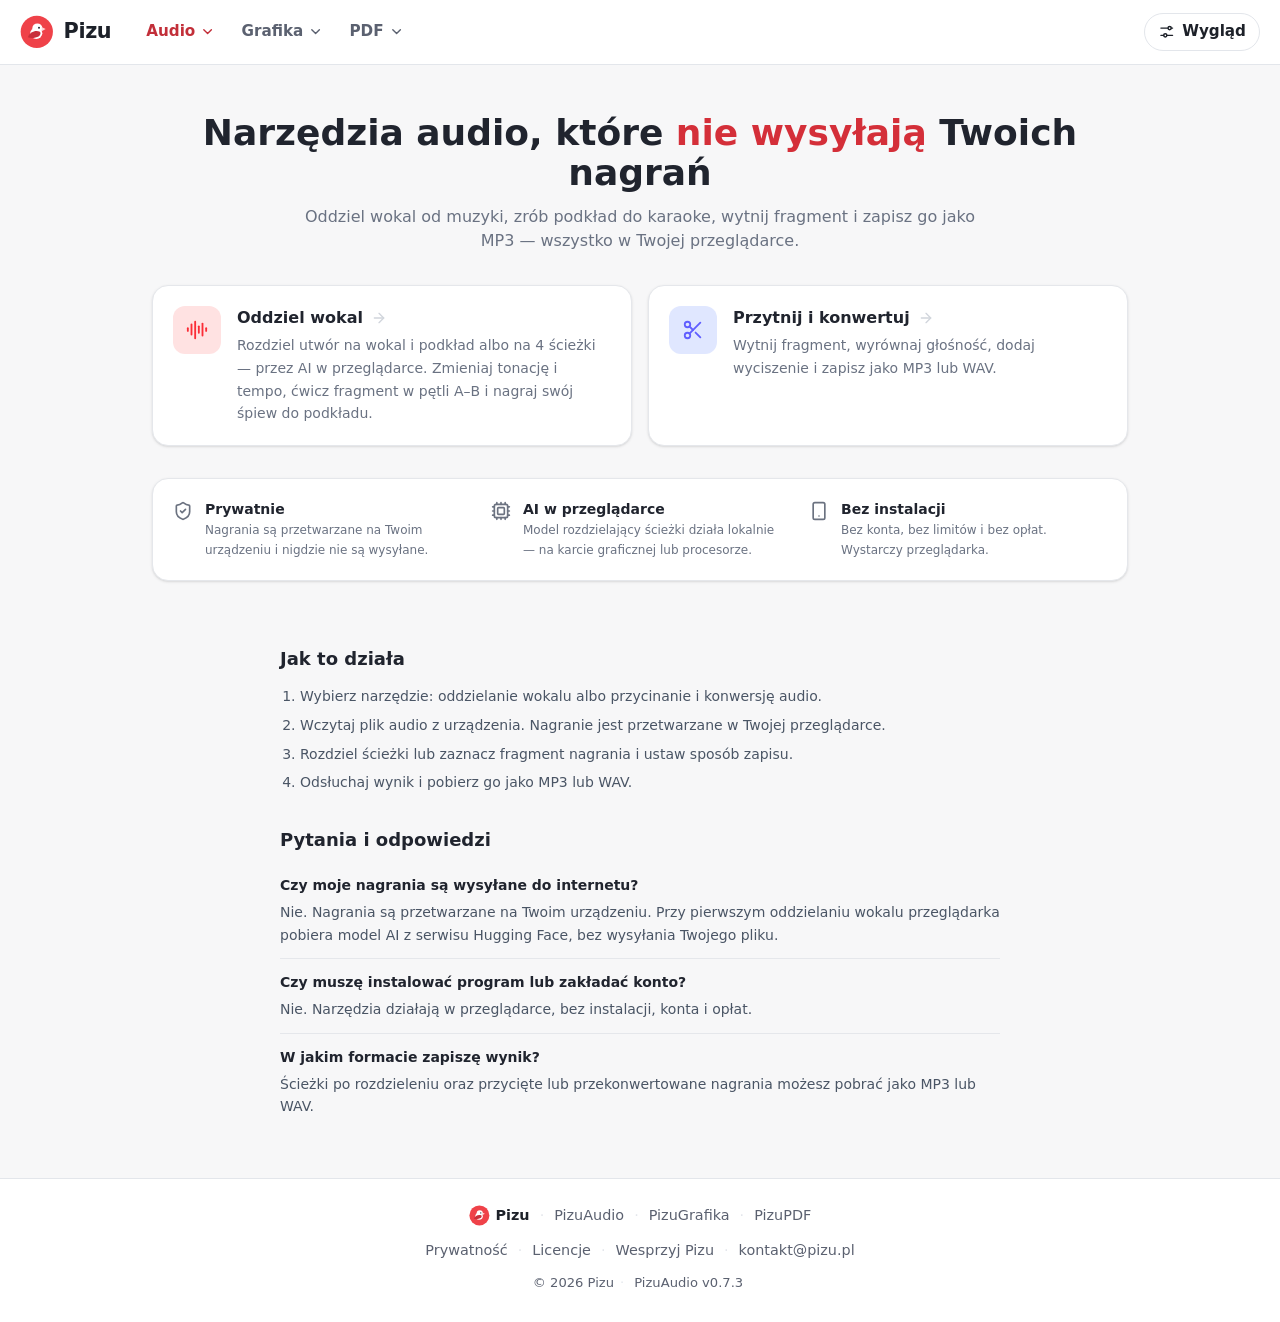
==== index.html @ 80694b1b "Wdrożenie 0.7.3 (2026-10-23 07:40) Źródło: pizu-audio daf55ec" ====
<!DOCTYPE html>
<html lang="pl">
  <head>
    <meta charset="UTF-8" />
    <!-- every address (/, /oddziel-wokal/, …) loads files from the site root — see lib/routes.ts -->
    <base href="/" />
    <meta name="viewport" content="width=device-width, initial-scale=1.0" />
    <meta
      http-equiv="Content-Security-Policy"
      content="default-src 'self'; script-src 'self' 'wasm-unsafe-eval'; style-src 'self' 'unsafe-inline'; img-src 'self' data: blob:; media-src 'self' blob:; font-src 'self' data:; worker-src 'self' blob:; connect-src 'self' https://huggingface.co https://*.hf.co; base-uri 'self'; form-action 'none'"
    />
    <meta name="description" content="PizuAudio — darmowe narzędzia audio działające w całości w Twojej przeglądarce. Oddziel wokal od muzyki, przytnij i przekonwertuj nagranie bez wysyłania go na serwer." />
    <link rel="canonical" href="https://audio.pizu.pl/" />
    <!-- link previews: scripts/tool-pages.mjs sets og:title, og:description and og:url for every tool page;
         the image is shared (pizu-pl: scripts/og-image-tool.html → node scripts/og-image.mjs) -->
    <meta property="og:title" content="PizuAudio — darmowe narzędzia audio w przeglądarce" />
    <meta property="og:description" content="PizuAudio — darmowe narzędzia audio działające w całości w Twojej przeglądarce. Oddziel wokal od muzyki, przytnij i przekonwertuj nagranie bez wysyłania go na serwer." />
    <meta property="og:type" content="website" />
    <meta property="og:url" content="https://audio.pizu.pl/" />
    <meta property="og:site_name" content="PizuAudio" />
    <meta property="og:locale" content="pl_PL" />
    <meta property="og:image" content="https://audio.pizu.pl/og-image.png" />
    <meta property="og:image:type" content="image/png" />
    <meta property="og:image:width" content="1200" />
    <meta property="og:image:height" content="630" />
    <meta property="og:image:alt" content="Ptak Pizu i napis: PizuAudio — narzędzia, które nie wysyłają Twoich plików. Oddziel wokal, przytnij, MP3 i WAV." />
    <meta name="twitter:card" content="summary_large_image" />
    <link rel="icon" type="image/png" href="./favicon.png" />
    <!-- applies saved theme / contrast / text size before the first paint -->
    <script src="./settings-init.js"></script>
    <title>PizuAudio — darmowe narzędzia audio w przeglądarce</title>
    <script type="module" crossorigin src="./assets/index-DlDns-Rc.js"></script>
    <link rel="stylesheet" crossorigin href="./assets/index-CLiriAs9.css">
  </head>
  <body>
    <div id="root"><!-- pizu:static-content -->
    <div class="flex flex-col min-h-screen">
      <pizu-header site="audio" tool="" settings=""></pizu-header>
      <main id="main" tabindex="-1" class="flex-1 focus:outline-none">
        <div class="max-w-5xl mx-auto px-4 md:px-6 py-8 md:py-12 space-y-8">
        <div class="text-center space-y-3">
          <h1 class="text-3xl md:text-4xl font-bold text-ink">Narzędzia audio, które <span class="text-brand">nie wysyłają</span> Twoich nagrań</h1>
          <p class="text-gray-500 max-w-2xl mx-auto">Oddziel wokal od muzyki, zrób podkład do karaoke, wytnij fragment i zapisz go jako MP3 — wszystko w Twojej przeglądarce.</p>
        </div>
        <div class="grid gap-4 md:grid-cols-2">
          <a href="/oddziel-wokal/" class="group block text-left cursor-pointer bg-white rounded-2xl border border-gray-200 shadow-sm p-5 hover:border-red-200 hover:shadow-md transition-all">
            <div class="flex items-start gap-4">
              <div class="w-12 h-12 bg-red-100 text-red-500 rounded-xl flex items-center justify-center shrink-0"><svg xmlns="http://www.w3.org/2000/svg" width="22" height="22" viewBox="0 0 24 24" fill="none" stroke="currentColor" stroke-width="2" stroke-linecap="round" stroke-linejoin="round" class="lucide lucide-audio-lines" aria-hidden="true"><path d="M2 10v3"></path><path d="M6 6v11"></path><path d="M10 3v18"></path><path d="M14 8v7"></path><path d="M18 5v13"></path><path d="M22 10v3"></path></svg></div>
              <div class="min-w-0 flex-1">
                <p class="text-base font-bold text-ink flex items-center gap-2">Oddziel wokal<svg xmlns="http://www.w3.org/2000/svg" width="16" height="16" viewBox="0 0 24 24" fill="none" stroke="currentColor" stroke-width="2" stroke-linecap="round" stroke-linejoin="round" class="lucide lucide-arrow-right text-gray-300 group-hover:text-brand transition-colors" aria-hidden="true"><path d="M5 12h14"></path><path d="m12 5 7 7-7 7"></path></svg></p>
                <p class="text-sm text-gray-500 mt-1 leading-relaxed">Rozdziel utwór na wokal i podkład albo na 4 ścieżki — przez AI w przeglądarce. Zmieniaj tonację i tempo, ćwicz fragment w pętli A–B i nagraj swój śpiew do podkładu.</p>
              </div>
            </div>
          </a>
          <a href="/przytnij-mp3/" class="group block text-left cursor-pointer bg-white rounded-2xl border border-gray-200 shadow-sm p-5 hover:border-red-200 hover:shadow-md transition-all">
            <div class="flex items-start gap-4">
              <div class="w-12 h-12 bg-indigo-100 text-indigo-500 rounded-xl flex items-center justify-center shrink-0"><svg xmlns="http://www.w3.org/2000/svg" width="22" height="22" viewBox="0 0 24 24" fill="none" stroke="currentColor" stroke-width="2" stroke-linecap="round" stroke-linejoin="round" class="lucide lucide-scissors" aria-hidden="true"><circle cx="6" cy="6" r="3"></circle><path d="M8.12 8.12 12 12"></path><path d="M20 4 8.12 15.88"></path><circle cx="6" cy="18" r="3"></circle><path d="M14.8 14.8 20 20"></path></svg></div>
              <div class="min-w-0 flex-1">
                <p class="text-base font-bold text-ink flex items-center gap-2">Przytnij i konwertuj<svg xmlns="http://www.w3.org/2000/svg" width="16" height="16" viewBox="0 0 24 24" fill="none" stroke="currentColor" stroke-width="2" stroke-linecap="round" stroke-linejoin="round" class="lucide lucide-arrow-right text-gray-300 group-hover:text-brand transition-colors" aria-hidden="true"><path d="M5 12h14"></path><path d="m12 5 7 7-7 7"></path></svg></p>
                <p class="text-sm text-gray-500 mt-1 leading-relaxed">Wytnij fragment, wyrównaj głośność, dodaj wyciszenie i zapisz jako MP3 lub WAV.</p>
              </div>
            </div>
          </a>
        </div>
        <div class="bg-white rounded-2xl border border-gray-200 shadow-sm p-5 grid gap-5 md:grid-cols-3">
          <div class="flex gap-3"><svg xmlns="http://www.w3.org/2000/svg" width="20" height="20" viewBox="0 0 24 24" fill="none" stroke="currentColor" stroke-width="2" stroke-linecap="round" stroke-linejoin="round" class="lucide lucide-shield-check text-gray-400 shrink-0 mt-0.5" aria-hidden="true"><path d="M20 13c0 5-3.5 7.5-7.66 8.95a1 1 0 0 1-.67-.01C7.5 20.5 4 18 4 13V6a1 1 0 0 1 1-1c2 0 4.5-1.2 6.24-2.72a1.17 1.17 0 0 1 1.52 0C14.51 3.81 17 5 19 5a1 1 0 0 1 1 1z"></path><path d="m9 12 2 2 4-4"></path></svg><div><p class="text-sm font-semibold text-ink">Prywatnie</p><p class="text-xs text-gray-500 mt-0.5 leading-relaxed">Nagrania są przetwarzane na Twoim urządzeniu i nigdzie nie są wysyłane.</p></div></div>
          <div class="flex gap-3"><svg xmlns="http://www.w3.org/2000/svg" width="20" height="20" viewBox="0 0 24 24" fill="none" stroke="currentColor" stroke-width="2" stroke-linecap="round" stroke-linejoin="round" class="lucide lucide-cpu text-gray-400 shrink-0 mt-0.5" aria-hidden="true"><path d="M12 20v2"></path><path d="M12 2v2"></path><path d="M17 20v2"></path><path d="M17 2v2"></path><path d="M2 12h2"></path><path d="M2 17h2"></path><path d="M2 7h2"></path><path d="M20 12h2"></path><path d="M20 17h2"></path><path d="M20 7h2"></path><path d="M7 20v2"></path><path d="M7 2v2"></path><rect x="4" y="4" width="16" height="16" rx="2"></rect><rect x="8" y="8" width="8" height="8" rx="1"></rect></svg><div><p class="text-sm font-semibold text-ink">AI w przeglądarce</p><p class="text-xs text-gray-500 mt-0.5 leading-relaxed">Model rozdzielający ścieżki działa lokalnie — na karcie graficznej lub procesorze.</p></div></div>
          <div class="flex gap-3"><svg xmlns="http://www.w3.org/2000/svg" width="20" height="20" viewBox="0 0 24 24" fill="none" stroke="currentColor" stroke-width="2" stroke-linecap="round" stroke-linejoin="round" class="lucide lucide-smartphone text-gray-400 shrink-0 mt-0.5" aria-hidden="true"><rect width="14" height="20" x="5" y="2" rx="2" ry="2"></rect><path d="M12 18h.01"></path></svg><div><p class="text-sm font-semibold text-ink">Bez instalacji</p><p class="text-xs text-gray-500 mt-0.5 leading-relaxed">Bez konta, bez limitów i bez opłat. Wystarczy przeglądarka.</p></div></div>
        </div>
      </div>
        <section aria-labelledby="info-home" class="max-w-3xl mx-auto px-4 sm:px-6 pt-4 pb-12 text-sm text-gray-600 leading-relaxed">
        <h2 id="info-home" class="text-lg font-bold text-ink">Jak to działa</h2>
        
        <ol class="mt-3 space-y-1.5 list-decimal pl-5">
          <li>Wybierz narzędzie: oddzielanie wokalu albo przycinanie i konwersję audio.</li>
          <li>Wczytaj plik audio z urządzenia. Nagranie jest przetwarzane w Twojej przeglądarce.</li>
          <li>Rozdziel ścieżki lub zaznacz fragment nagrania i ustaw sposób zapisu.</li>
          <li>Odsłuchaj wynik i pobierz go jako MP3 lub WAV.</li>
        </ol>
        <h2 class="mt-8 text-lg font-bold text-ink">Pytania i odpowiedzi</h2>
        <dl class="mt-2 divide-y divide-gray-200">
          <div class="py-3"><dt class="font-semibold text-ink">Czy moje nagrania są wysyłane do internetu?</dt><dd class="mt-1">Nie. Nagrania są przetwarzane na Twoim urządzeniu. Przy pierwszym oddzielaniu wokalu przeglądarka pobiera model AI z serwisu Hugging Face, bez wysyłania Twojego pliku.</dd></div>
          <div class="py-3"><dt class="font-semibold text-ink">Czy muszę instalować program lub zakładać konto?</dt><dd class="mt-1">Nie. Narzędzia działają w przeglądarce, bez instalacji, konta i opłat.</dd></div>
          <div class="py-3"><dt class="font-semibold text-ink">W jakim formacie zapiszę wynik?</dt><dd class="mt-1">Ścieżki po rozdzieleniu oraz przycięte lub przekonwertowane nagrania możesz pobrać jako MP3 lub WAV.</dd></div>
        </dl>
      </section>
      </main>
      <pizu-footer product="PizuAudio"></pizu-footer>
    </div>
    <!-- /pizu:static-content --></div>
  </body>
</html>
---- assets/index-CLiriAs9.css ----
/*! tailwindcss v4.3.3 | MIT License | https://tailwindcss.com */
@layer properties{@supports (((-webkit-hyphens:none)) and (not (margin-trim:inline))) or ((-moz-orient:inline) and (not (color:rgb(from red r g b)))){*,:before,:after,::backdrop{--tw-translate-x:0;--tw-translate-y:0;--tw-translate-z:0;--tw-scale-x:1;--tw-scale-y:1;--tw-scale-z:1;--tw-rotate-x:initial;--tw-rotate-y:initial;--tw-rotate-z:initial;--tw-skew-x:initial;--tw-skew-y:initial;--tw-space-y-reverse:0;--tw-divide-y-reverse:0;--tw-border-style:solid;--tw-leading:initial;--tw-font-weight:initial;--tw-ordinal:initial;--tw-slashed-zero:initial;--tw-numeric-figure:initial;--tw-numeric-spacing:initial;--tw-numeric-fraction:initial;--tw-shadow:0 0 #0000;--tw-shadow-color:initial;--tw-shadow-alpha:100%;--tw-inset-shadow:0 0 #0000;--tw-inset-shadow-color:initial;--tw-inset-shadow-alpha:100%;--tw-ring-color:initial;--tw-ring-shadow:0 0 #0000;--tw-inset-ring-color:initial;--tw-inset-ring-shadow:0 0 #0000;--tw-ring-inset:initial;--tw-ring-offset-width:0px;--tw-ring-offset-color:#fff;--tw-ring-offset-shadow:0 0 #0000;--tw-blur:initial;--tw-brightness:initial;--tw-contrast:initial;--tw-grayscale:initial;--tw-hue-rotate:initial;--tw-invert:initial;--tw-opacity:initial;--tw-saturate:initial;--tw-sepia:initial;--tw-drop-shadow:initial;--tw-drop-shadow-color:initial;--tw-drop-shadow-alpha:100%;--tw-drop-shadow-size:initial;--tw-duration:initial}}}@layer theme{:root,:host{--font-sans:-apple-system, BlinkMacSystemFont, "Segoe UI", Roboto, "Helvetica Neue", "Noto Sans", Arial, sans-serif, "Apple Color Emoji", "Segoe UI Emoji", "Segoe UI Symbol", "Noto Color Emoji";--font-mono:ui-monospace, SFMono-Regular, Menlo, Monaco, Consolas, "Liberation Mono", "Courier New", monospace;--color-red-50:oklch(97.1% .013 17.38);--color-red-100:oklch(93.6% .032 17.717);--color-red-200:oklch(88.5% .062 18.334);--color-red-300:oklch(80.8% .114 19.571);--color-red-500:oklch(63.7% .237 25.331);--color-amber-50:oklch(98.7% .022 95.277);--color-amber-100:oklch(96.2% .059 95.617);--color-amber-200:oklch(92.4% .12 95.746);--color-amber-400:oklch(82.8% .189 84.429);--color-amber-600:oklch(66.6% .179 58.318);--color-amber-700:oklch(55.5% .163 48.998);--color-green-50:oklch(98.2% .018 155.826);--color-green-100:oklch(96.2% .044 156.743);--color-green-200:oklch(92.5% .084 155.995);--color-green-500:oklch(72.3% .219 149.579);--color-green-600:oklch(62.7% .194 149.214);--color-teal-100:oklch(95.3% .051 180.801);--color-teal-600:oklch(60% .118 184.704);--color-blue-50:oklch(97% .014 254.604);--color-blue-200:oklch(88.2% .059 254.128);--color-blue-500:oklch(62.3% .214 259.815);--color-indigo-100:oklch(93% .034 272.788);--color-indigo-500:oklch(58.5% .233 277.117);--color-slate-700:oklch(37.2% .044 257.287);--color-slate-800:oklch(27.9% .041 260.031);--color-slate-900:oklch(20.8% .042 265.755);--color-gray-50:oklch(98.5% .002 247.839);--color-gray-100:oklch(96.7% .003 264.542);--color-gray-200:oklch(92.8% .006 264.531);--color-gray-300:oklch(87.2% .01 258.338);--color-gray-400:oklch(70.7% .022 261.325);--color-gray-500:oklch(55.1% .027 264.364);--color-gray-600:oklch(44.6% .03 256.802);--color-gray-700:oklch(37.3% .034 259.733);--color-black:#000;--color-white:#fff;--spacing:.25rem;--container-sm:24rem;--container-md:28rem;--container-lg:32rem;--container-2xl:42rem;--container-3xl:48rem;--container-4xl:56rem;--container-5xl:64rem;--text-xs:.75rem;--text-xs--line-height:calc(1 / .75);--text-sm:.875rem;--text-sm--line-height:calc(1.25 / .875);--text-base:1rem;--text-base--line-height:calc(1.5 / 1);--text-lg:1.125rem;--text-lg--line-height:calc(1.75 / 1.125);--text-xl:1.25rem;--text-xl--line-height:calc(1.75 / 1.25);--text-3xl:1.875rem;--text-3xl--line-height:calc(2.25 / 1.875);--text-4xl:2.25rem;--text-4xl--line-height:calc(2.5 / 2.25);--font-weight-normal:400;--font-weight-medium:500;--font-weight-semibold:600;--font-weight-bold:700;--leading-snug:1.375;--leading-relaxed:1.625;--radius-lg:.5rem;--radius-xl:.75rem;--radius-2xl:1rem;--animate-spin:spin 1s linear infinite;--animate-pulse:pulse 2s cubic-bezier(.4, 0, .6, 1) infinite;--default-transition-duration:.15s;--default-transition-timing-function:cubic-bezier(.4, 0, .2, 1);--default-font-family:var(--font-sans);--default-mono-font-family:var(--font-mono);--color-brand:#d42f39;--color-brand-dark:#b4242d;--color-ink:#20242e}}@layer base{*,:after,:before,::backdrop{box-sizing:border-box;border:0 solid;margin:0;padding:0}::file-selector-button{box-sizing:border-box;border:0 solid;margin:0;padding:0}html,:host{-webkit-text-size-adjust:100%;tab-size:4;line-height:1.5;font-family:var(--default-font-family,-apple-system, BlinkMacSystemFont, "Segoe UI", Roboto, "Helvetica Neue", "Noto Sans", Arial, sans-serif, "Apple Color Emoji", "Segoe UI Emoji", "Segoe UI Symbol", "Noto Color Emoji");font-feature-settings:var(--default-font-feature-settings,normal);font-variation-settings:var(--default-font-variation-settings,normal);-webkit-tap-highlight-color:transparent}hr{height:0;color:inherit;border-top-width:1px}abbr:where([title]){-webkit-text-decoration:underline dotted;text-decoration:underline dotted}h1,h2,h3,h4,h5,h6{font-size:inherit;font-weight:inherit}a{color:inherit;-webkit-text-decoration:inherit;-webkit-text-decoration:inherit;-webkit-text-decoration:inherit;-webkit-text-decoration:inherit;text-decoration:inherit}b,strong{font-weight:bolder}code,kbd,samp,pre{font-family:var(--default-mono-font-family,ui-monospace, SFMono-Regular, Menlo, Monaco, Consolas, "Liberation Mono", "Courier New", monospace);font-feature-settings:var(--default-mono-font-feature-settings,normal);font-variation-settings:var(--default-mono-font-variation-settings,normal);font-size:1em}small{font-size:80%}sub,sup{vertical-align:baseline;font-size:75%;line-height:0;position:relative}sub{bottom:-.25em}sup{top:-.5em}table{text-indent:0;border-color:inherit;border-collapse:collapse}:-moz-focusring:where(:not(iframe)){outline:auto}progress{vertical-align:baseline}summary{display:list-item}ol,ul,menu{list-style:none}img,svg,video,canvas,audio,iframe,embed,object{vertical-align:middle;display:block}img,video{max-width:100%;height:auto}button,input,select,optgroup,textarea{font:inherit;font-feature-settings:inherit;font-variation-settings:inherit;letter-spacing:inherit;color:inherit;opacity:1;background-color:#0000;border-radius:0}::file-selector-button{font:inherit;font-feature-settings:inherit;font-variation-settings:inherit;letter-spacing:inherit;color:inherit;opacity:1;background-color:#0000;border-radius:0}:where(select:is([multiple],[size])) optgroup{font-weight:bolder}:where(select:is([multiple],[size])) optgroup option{padding-inline-start:20px}::file-selector-button{margin-inline-end:4px}::placeholder{opacity:1}@supports (not ((-webkit-appearance:-apple-pay-button))) or (contain-intrinsic-size:1px){::placeholder{color:currentColor}@supports (color:color-mix(in lab, red, red)){::placeholder{color:color-mix(in oklab, currentcolor 50%, transparent)}}}textarea{resize:vertical}::-webkit-search-decoration{-webkit-appearance:none}::-webkit-date-and-time-value{min-height:1lh;text-align:inherit}::-webkit-datetime-edit{display:inline-flex}::-webkit-datetime-edit-fields-wrapper{padding:0}::-webkit-datetime-edit{padding-block:0}::-webkit-datetime-edit-year-field{padding-block:0}::-webkit-datetime-edit-month-field{padding-block:0}::-webkit-datetime-edit-day-field{padding-block:0}::-webkit-datetime-edit-hour-field{padding-block:0}::-webkit-datetime-edit-minute-field{padding-block:0}::-webkit-datetime-edit-second-field{padding-block:0}::-webkit-datetime-edit-millisecond-field{padding-block:0}::-webkit-datetime-edit-meridiem-field{padding-block:0}::-webkit-calendar-picker-indicator{line-height:1}:-moz-ui-invalid{box-shadow:none}button,input:where([type=button],[type=reset],[type=submit]){appearance:button}::file-selector-button{appearance:button}::-webkit-inner-spin-button{height:auto}::-webkit-outer-spin-button{height:auto}[hidden]:where(:not([hidden=until-found])){display:none!important}}@layer components;@layer utilities{.pointer-events-auto{pointer-events:auto}.pointer-events-none{pointer-events:none}.sr-only{clip-path:inset(50%);white-space:nowrap;border-width:0;width:1px;height:1px;margin:-1px;padding:0;position:absolute;overflow:hidden}.absolute{position:absolute}.fixed{position:fixed}.relative{position:relative}.static{position:static}.inset-0{inset:0}.inset-x-0{inset-inline:0}.top-1\/2{top:50%}.right-4{right:calc(var(--spacing) * 4)}.bottom-6{bottom:calc(var(--spacing) * 6)}.z-50{z-index:50}.container{width:100%}@media (width>=40rem){.container{max-width:40rem}}@media (width>=48rem){.container{max-width:48rem}}@media (width>=64rem){.container{max-width:64rem}}@media (width>=80rem){.container{max-width:80rem}}@media (width>=96rem){.container{max-width:96rem}}.mx-3{margin-inline:calc(var(--spacing) * 3)}.mx-auto{margin-inline:auto}.my-16{margin-block:calc(var(--spacing) * 16)}.mt-0\.5{margin-top:calc(var(--spacing) * .5)}.mt-1{margin-top:var(--spacing)}.mt-1\.5{margin-top:calc(var(--spacing) * 1.5)}.mt-2{margin-top:calc(var(--spacing) * 2)}.mt-2\.5{margin-top:calc(var(--spacing) * 2.5)}.mt-3{margin-top:calc(var(--spacing) * 3)}.mt-4{margin-top:calc(var(--spacing) * 4)}.mt-5{margin-top:calc(var(--spacing) * 5)}.mt-8{margin-top:calc(var(--spacing) * 8)}.mt-px{margin-top:1px}.-mr-2{margin-right:calc(var(--spacing) * -2)}.mb-1{margin-bottom:var(--spacing)}.mb-1\.5{margin-bottom:calc(var(--spacing) * 1.5)}.mb-2{margin-bottom:calc(var(--spacing) * 2)}.ml-0\.5{margin-left:calc(var(--spacing) * .5)}.ml-auto{margin-left:auto}.block{display:block}.flex{display:flex}.grid{display:grid}.hidden{display:none}.inline{display:inline}.inline-block{display:inline-block}.inline-flex{display:inline-flex}.h-1\.5{height:calc(var(--spacing) * 1.5)}.h-2{height:calc(var(--spacing) * 2)}.h-2\.5{height:calc(var(--spacing) * 2.5)}.h-4{height:calc(var(--spacing) * 4)}.h-5{height:calc(var(--spacing) * 5)}.h-6{height:calc(var(--spacing) * 6)}.h-7{height:calc(var(--spacing) * 7)}.h-8{height:calc(var(--spacing) * 8)}.h-9{height:calc(var(--spacing) * 9)}.h-10{height:calc(var(--spacing) * 10)}.h-11{height:calc(var(--spacing) * 11)}.h-12{height:calc(var(--spacing) * 12)}.h-16{height:calc(var(--spacing) * 16)}.h-full{height:100%}.max-h-64{max-height:calc(var(--spacing) * 64)}.max-h-\[85vh\]{max-height:85vh}.max-h-\[90vh\]{max-height:90vh}.min-h-8{min-height:calc(var(--spacing) * 8)}.min-h-9{min-height:calc(var(--spacing) * 9)}.min-h-10{min-height:calc(var(--spacing) * 10)}.min-h-11{min-height:calc(var(--spacing) * 11)}.min-h-screen{min-height:100vh}.w-2\.5{width:calc(var(--spacing) * 2.5)}.w-4{width:calc(var(--spacing) * 4)}.w-5{width:calc(var(--spacing) * 5)}.w-6{width:calc(var(--spacing) * 6)}.w-7{width:calc(var(--spacing) * 7)}.w-8{width:calc(var(--spacing) * 8)}.w-9{width:calc(var(--spacing) * 9)}.w-10{width:calc(var(--spacing) * 10)}.w-11{width:calc(var(--spacing) * 11)}.w-12{width:calc(var(--spacing) * 12)}.w-16{width:calc(var(--spacing) * 16)}.w-20{width:calc(var(--spacing) * 20)}.w-28{width:calc(var(--spacing) * 28)}.w-full{width:100%}.max-w-2xl{max-width:var(--container-2xl)}.max-w-3xl{max-width:var(--container-3xl)}.max-w-4xl{max-width:var(--container-4xl)}.max-w-5xl{max-width:var(--container-5xl)}.max-w-lg{max-width:var(--container-lg)}.max-w-md{max-width:var(--container-md)}.max-w-sm{max-width:var(--container-sm)}.min-w-0{min-width:0}.min-w-\[8rem\]{min-width:8rem}.min-w-\[12rem\]{min-width:12rem}.min-w-\[16rem\]{min-width:16rem}.flex-1{flex:1}.shrink-0{flex-shrink:0}.-translate-x-1\/2{--tw-translate-x:calc(calc(1 / 2 * 100%) * -1);translate:var(--tw-translate-x) var(--tw-translate-y)}.-translate-y-1\/2{--tw-translate-y:calc(calc(1 / 2 * 100%) * -1);translate:var(--tw-translate-x) var(--tw-translate-y)}.scale-125{--tw-scale-x:125%;--tw-scale-y:125%;--tw-scale-z:125%;scale:var(--tw-scale-x) var(--tw-scale-y)}.scale-\[1\.01\]{scale:1.01}.transform{transform:var(--tw-rotate-x,) var(--tw-rotate-y,) var(--tw-rotate-z,) var(--tw-skew-x,) var(--tw-skew-y,)}.animate-pulse{animation:var(--animate-pulse)}.animate-spin{animation:var(--animate-spin)}.cursor-crosshair{cursor:crosshair}.cursor-ew-resize{cursor:ew-resize}.cursor-pointer{cursor:pointer}.touch-none{touch-action:none}.resize{resize:both}.list-decimal{list-style-type:decimal}.list-disc{list-style-type:disc}.grid-cols-2{grid-template-columns:repeat(2,minmax(0,1fr))}.flex-col{flex-direction:column}.flex-wrap{flex-wrap:wrap}.items-baseline{align-items:baseline}.items-center{align-items:center}.items-end{align-items:flex-end}.items-start{align-items:flex-start}.justify-between{justify-content:space-between}.justify-center{justify-content:center}.gap-1{gap:var(--spacing)}.gap-1\.5{gap:calc(var(--spacing) * 1.5)}.gap-2{gap:calc(var(--spacing) * 2)}.gap-2\.5{gap:calc(var(--spacing) * 2.5)}.gap-3{gap:calc(var(--spacing) * 3)}.gap-4{gap:calc(var(--spacing) * 4)}.gap-5{gap:calc(var(--spacing) * 5)}:where(.space-y-1>:not(:last-child)){--tw-space-y-reverse:0;margin-block-start:calc(var(--spacing) * var(--tw-space-y-reverse));margin-block-end:calc(var(--spacing) * calc(1 - var(--tw-space-y-reverse)))}:where(.space-y-1\.5>:not(:last-child)){--tw-space-y-reverse:0;margin-block-start:calc(calc(var(--spacing) * 1.5) * var(--tw-space-y-reverse));margin-block-end:calc(calc(var(--spacing) * 1.5) * calc(1 - var(--tw-space-y-reverse)))}:where(.space-y-2>:not(:last-child)){--tw-space-y-reverse:0;margin-block-start:calc(calc(var(--spacing) * 2) * var(--tw-space-y-reverse));margin-block-end:calc(calc(var(--spacing) * 2) * calc(1 - var(--tw-space-y-reverse)))}:where(.space-y-3>:not(:last-child)){--tw-space-y-reverse:0;margin-block-start:calc(calc(var(--spacing) * 3) * var(--tw-space-y-reverse));margin-block-end:calc(calc(var(--spacing) * 3) * calc(1 - var(--tw-space-y-reverse)))}:where(.space-y-4>:not(:last-child)){--tw-space-y-reverse:0;margin-block-start:calc(calc(var(--spacing) * 4) * var(--tw-space-y-reverse));margin-block-end:calc(calc(var(--spacing) * 4) * calc(1 - var(--tw-space-y-reverse)))}:where(.space-y-5>:not(:last-child)){--tw-space-y-reverse:0;margin-block-start:calc(calc(var(--spacing) * 5) * var(--tw-space-y-reverse));margin-block-end:calc(calc(var(--spacing) * 5) * calc(1 - var(--tw-space-y-reverse)))}:where(.space-y-6>:not(:last-child)){--tw-space-y-reverse:0;margin-block-start:calc(calc(var(--spacing) * 6) * var(--tw-space-y-reverse));margin-block-end:calc(calc(var(--spacing) * 6) * calc(1 - var(--tw-space-y-reverse)))}:where(.space-y-8>:not(:last-child)){--tw-space-y-reverse:0;margin-block-start:calc(calc(var(--spacing) * 8) * var(--tw-space-y-reverse));margin-block-end:calc(calc(var(--spacing) * 8) * calc(1 - var(--tw-space-y-reverse)))}.gap-x-4{column-gap:calc(var(--spacing) * 4)}.gap-y-2{row-gap:calc(var(--spacing) * 2)}:where(.divide-y>:not(:last-child)){--tw-divide-y-reverse:0;border-bottom-style:var(--tw-border-style);border-top-style:var(--tw-border-style);border-top-width:calc(1px * var(--tw-divide-y-reverse));border-bottom-width:calc(1px * calc(1 - var(--tw-divide-y-reverse)))}:where(.divide-gray-100>:not(:last-child)){border-color:var(--color-gray-100)}:where(.divide-gray-200>:not(:last-child)){border-color:var(--color-gray-200)}.truncate{text-overflow:ellipsis;white-space:nowrap;overflow:hidden}.overflow-hidden{overflow:hidden}.overflow-y-auto{overflow-y:auto}.rounded-2xl{border-radius:var(--radius-2xl)}.rounded-full{border-radius:2147483647px}.rounded-lg{border-radius:var(--radius-lg)}.rounded-xl{border-radius:var(--radius-xl)}.border{border-style:var(--tw-border-style);border-width:1px}.border-2{border-style:var(--tw-border-style);border-width:2px}.border-t{border-top-style:var(--tw-border-style);border-top-width:1px}.border-b{border-bottom-style:var(--tw-border-style);border-bottom-width:1px}.border-dashed{--tw-border-style:dashed;border-style:dashed}.border-amber-200{border-color:var(--color-amber-200)}.border-amber-400{border-color:var(--color-amber-400)}.border-blue-200{border-color:var(--color-blue-200)}.border-brand{border-color:var(--color-brand)}.border-gray-100{border-color:var(--color-gray-100)}.border-gray-200{border-color:var(--color-gray-200)}.border-gray-300{border-color:var(--color-gray-300)}.border-green-200{border-color:var(--color-green-200)}.border-red-200{border-color:var(--color-red-200)}.border-red-300{border-color:var(--color-red-300)}.border-slate-700{border-color:var(--color-slate-700)}.border-t-transparent{border-top-color:#0000}.bg-amber-50{background-color:var(--color-amber-50)}.bg-amber-100{background-color:var(--color-amber-100)}.bg-amber-400{background-color:var(--color-amber-400)}.bg-black\/40{background-color:#0006}@supports (color:color-mix(in lab, red, red)){.bg-black\/40{background-color:color-mix(in oklab, var(--color-black) 40%, transparent)}}.bg-blue-50{background-color:var(--color-blue-50)}.bg-brand{background-color:var(--color-brand)}.bg-brand\/70{background-color:#d42f39b3}@supports (color:color-mix(in lab, red, red)){.bg-brand\/70{background-color:color-mix(in oklab, var(--color-brand) 70%, transparent)}}.bg-gray-50{background-color:var(--color-gray-50)}.bg-gray-100{background-color:var(--color-gray-100)}.bg-gray-300{background-color:var(--color-gray-300)}.bg-green-50{background-color:var(--color-green-50)}.bg-green-100{background-color:var(--color-green-100)}.bg-green-600{background-color:var(--color-green-600)}.bg-indigo-100{background-color:var(--color-indigo-100)}.bg-ink{background-color:var(--color-ink)}.bg-red-50{background-color:var(--color-red-50)}.bg-red-50\/40{background-color:#fef2f266}@supports (color:color-mix(in lab, red, red)){.bg-red-50\/40{background-color:color-mix(in oklab, var(--color-red-50) 40%, transparent)}}.bg-red-100{background-color:var(--color-red-100)}.bg-slate-700{background-color:var(--color-slate-700)}.bg-slate-800{background-color:var(--color-slate-800)}.bg-teal-100{background-color:var(--color-teal-100)}.bg-white{background-color:var(--color-white)}.p-3{padding:calc(var(--spacing) * 3)}.p-4{padding:calc(var(--spacing) * 4)}.p-5{padding:calc(var(--spacing) * 5)}.px-1{padding-inline:var(--spacing)}.px-2{padding-inline:calc(var(--spacing) * 2)}.px-2\.5{padding-inline:calc(var(--spacing) * 2.5)}.px-3{padding-inline:calc(var(--spacing) * 3)}.px-3\.5{padding-inline:calc(var(--spacing) * 3.5)}.px-4{padding-inline:calc(var(--spacing) * 4)}.px-5{padding-inline:calc(var(--spacing) * 5)}.px-6{padding-inline:calc(var(--spacing) * 6)}.px-8{padding-inline:calc(var(--spacing) * 8)}.py-0\.5{padding-block:calc(var(--spacing) * .5)}.py-1\.5{padding-block:calc(var(--spacing) * 1.5)}.py-2{padding-block:calc(var(--spacing) * 2)}.py-3{padding-block:calc(var(--spacing) * 3)}.py-4{padding-block:calc(var(--spacing) * 4)}.py-6{padding-block:calc(var(--spacing) * 6)}.py-8{padding-block:calc(var(--spacing) * 8)}.py-10{padding-block:calc(var(--spacing) * 10)}.py-12{padding-block:calc(var(--spacing) * 12)}.py-20{padding-block:calc(var(--spacing) * 20)}.pt-2{padding-top:calc(var(--spacing) * 2)}.pt-3{padding-top:calc(var(--spacing) * 3)}.pt-4{padding-top:calc(var(--spacing) * 4)}.pt-6{padding-top:calc(var(--spacing) * 6)}.pb-2{padding-bottom:calc(var(--spacing) * 2)}.pb-3{padding-bottom:calc(var(--spacing) * 3)}.pb-5{padding-bottom:calc(var(--spacing) * 5)}.pb-6{padding-bottom:calc(var(--spacing) * 6)}.pb-12{padding-bottom:calc(var(--spacing) * 12)}.pl-5{padding-left:calc(var(--spacing) * 5)}.text-center{text-align:center}.text-left{text-align:left}.text-right{text-align:right}.text-3xl{font-size:var(--text-3xl);line-height:var(--tw-leading,var(--text-3xl--line-height))}.text-base{font-size:var(--text-base);line-height:var(--tw-leading,var(--text-base--line-height))}.text-lg{font-size:var(--text-lg);line-height:var(--tw-leading,var(--text-lg--line-height))}.text-sm{font-size:var(--text-sm);line-height:var(--tw-leading,var(--text-sm--line-height))}.text-xl{font-size:var(--text-xl);line-height:var(--tw-leading,var(--text-xl--line-height))}.text-xs{font-size:var(--text-xs);line-height:var(--tw-leading,var(--text-xs--line-height))}.leading-relaxed{--tw-leading:var(--leading-relaxed);line-height:var(--leading-relaxed)}.leading-snug{--tw-leading:var(--leading-snug);line-height:var(--leading-snug)}.font-bold{--tw-font-weight:var(--font-weight-bold);font-weight:var(--font-weight-bold)}.font-medium{--tw-font-weight:var(--font-weight-medium);font-weight:var(--font-weight-medium)}.font-normal{--tw-font-weight:var(--font-weight-normal);font-weight:var(--font-weight-normal)}.font-semibold{--tw-font-weight:var(--font-weight-semibold);font-weight:var(--font-weight-semibold)}.whitespace-pre-wrap{white-space:pre-wrap}.text-amber-600{color:var(--color-amber-600)}.text-amber-700{color:var(--color-amber-700)}.text-blue-500{color:var(--color-blue-500)}.text-brand{color:var(--color-brand)}.text-gray-300{color:var(--color-gray-300)}.text-gray-400{color:var(--color-gray-400)}.text-gray-500{color:var(--color-gray-500)}.text-gray-600{color:var(--color-gray-600)}.text-gray-700{color:var(--color-gray-700)}.text-green-500{color:var(--color-green-500)}.text-green-600{color:var(--color-green-600)}.text-indigo-500{color:var(--color-indigo-500)}.text-ink{color:var(--color-ink)}.text-red-500{color:var(--color-red-500)}.text-teal-600{color:var(--color-teal-600)}.text-white{color:var(--color-white)}.tabular-nums{--tw-numeric-spacing:tabular-nums;font-variant-numeric:var(--tw-ordinal,) var(--tw-slashed-zero,) var(--tw-numeric-figure,) var(--tw-numeric-spacing,) var(--tw-numeric-fraction,)}.underline{text-decoration-line:underline}.underline-offset-2{text-underline-offset:2px}.accent-brand{accent-color:var(--color-brand)}.opacity-40{opacity:.4}.shadow{--tw-shadow:0 1px 3px 0 var(--tw-shadow-color,#0000001a), 0 1px 2px -1px var(--tw-shadow-color,#0000001a);box-shadow:var(--tw-inset-shadow), var(--tw-inset-ring-shadow), var(--tw-ring-offset-shadow), var(--tw-ring-shadow), var(--tw-shadow)}.shadow-lg{--tw-shadow:0 10px 15px -3px var(--tw-shadow-color,#0000001a), 0 4px 6px -4px var(--tw-shadow-color,#0000001a);box-shadow:var(--tw-inset-shadow), var(--tw-inset-ring-shadow), var(--tw-ring-offset-shadow), var(--tw-ring-shadow), var(--tw-shadow)}.shadow-sm{--tw-shadow:0 1px 3px 0 var(--tw-shadow-color,#0000001a), 0 1px 2px -1px var(--tw-shadow-color,#0000001a);box-shadow:var(--tw-inset-shadow), var(--tw-inset-ring-shadow), var(--tw-ring-offset-shadow), var(--tw-ring-shadow), var(--tw-shadow)}.shadow-xl{--tw-shadow:0 20px 25px -5px var(--tw-shadow-color,#0000001a), 0 8px 10px -6px var(--tw-shadow-color,#0000001a);box-shadow:var(--tw-inset-shadow), var(--tw-inset-ring-shadow), var(--tw-ring-offset-shadow), var(--tw-ring-shadow), var(--tw-shadow)}.ring{--tw-ring-shadow:var(--tw-ring-inset,) 0 0 0 calc(1px + var(--tw-ring-offset-width)) var(--tw-ring-color,currentcolor);box-shadow:var(--tw-inset-shadow), var(--tw-inset-ring-shadow), var(--tw-ring-offset-shadow), var(--tw-ring-shadow), var(--tw-shadow)}.filter{filter:var(--tw-blur,) var(--tw-brightness,) var(--tw-contrast,) var(--tw-grayscale,) var(--tw-hue-rotate,) var(--tw-invert,) var(--tw-saturate,) var(--tw-sepia,) var(--tw-drop-shadow,)}.transition-\[width\]{transition-property:width;transition-timing-function:var(--tw-ease,var(--default-transition-timing-function));transition-duration:var(--tw-duration,var(--default-transition-duration))}.transition-all{transition-property:all;transition-timing-function:var(--tw-ease,var(--default-transition-timing-function));transition-duration:var(--tw-duration,var(--default-transition-duration))}.transition-colors{transition-property:color,background-color,border-color,outline-color,text-decoration-color,fill,stroke,--tw-gradient-from,--tw-gradient-via,--tw-gradient-to;transition-timing-function:var(--tw-ease,var(--default-transition-timing-function));transition-duration:var(--tw-duration,var(--default-transition-duration))}.transition-opacity{transition-property:opacity;transition-timing-function:var(--tw-ease,var(--default-transition-timing-function));transition-duration:var(--tw-duration,var(--default-transition-duration))}.transition-transform{transition-property:transform,translate,scale,rotate;transition-timing-function:var(--tw-ease,var(--default-transition-timing-function));transition-duration:var(--tw-duration,var(--default-transition-duration))}.duration-75{--tw-duration:75ms;transition-duration:75ms}.duration-200{--tw-duration:.2s;transition-duration:.2s}.duration-500{--tw-duration:.5s;transition-duration:.5s}.select-none{-webkit-user-select:none;user-select:none}@media (hover:hover){.group-hover\:text-brand:is(:where(.group):hover *){color:var(--color-brand)}.hover\:scale-110:hover{--tw-scale-x:110%;--tw-scale-y:110%;--tw-scale-z:110%;scale:var(--tw-scale-x) var(--tw-scale-y)}.hover\:border-red-200:hover{border-color:var(--color-red-200)}.hover\:border-red-300:hover{border-color:var(--color-red-300)}.hover\:bg-amber-100:hover{background-color:var(--color-amber-100)}.hover\:bg-brand-dark:hover{background-color:var(--color-brand-dark)}.hover\:bg-gray-50:hover{background-color:var(--color-gray-50)}.hover\:bg-gray-100:hover{background-color:var(--color-gray-100)}.hover\:bg-red-50\/70:hover{background-color:#fef2f2b3}@supports (color:color-mix(in lab, red, red)){.hover\:bg-red-50\/70:hover{background-color:color-mix(in oklab, var(--color-red-50) 70%, transparent)}}.hover\:bg-slate-700:hover{background-color:var(--color-slate-700)}.hover\:text-brand:hover{color:var(--color-brand)}.hover\:text-gray-700:hover{color:var(--color-gray-700)}.hover\:no-underline:hover{text-decoration-line:none}.hover\:underline:hover{text-decoration-line:underline}.hover\:shadow-md:hover{--tw-shadow:0 4px 6px -1px var(--tw-shadow-color,#0000001a), 0 2px 4px -2px var(--tw-shadow-color,#0000001a);box-shadow:var(--tw-inset-shadow), var(--tw-inset-ring-shadow), var(--tw-ring-offset-shadow), var(--tw-ring-shadow), var(--tw-shadow)}}.focus\:not-sr-only:focus{clip-path:none;white-space:normal;width:auto;height:auto;margin:0;padding:0;position:static;overflow:visible}.focus\:fixed:focus{position:fixed}.focus\:top-2:focus{top:calc(var(--spacing) * 2)}.focus\:left-2:focus{left:calc(var(--spacing) * 2)}.focus\:z-60:focus{z-index:60}.focus\:rounded-lg:focus{border-radius:var(--radius-lg)}.focus\:border-red-300:focus{border-color:var(--color-red-300)}.focus\:bg-white:focus{background-color:var(--color-white)}.focus\:px-4:focus{padding-inline:calc(var(--spacing) * 4)}.focus\:py-2:focus{padding-block:calc(var(--spacing) * 2)}.focus\:text-ink:focus{color:var(--color-ink)}.focus\:shadow-lg:focus{--tw-shadow:0 10px 15px -3px var(--tw-shadow-color,#0000001a), 0 4px 6px -4px var(--tw-shadow-color,#0000001a);box-shadow:var(--tw-inset-shadow), var(--tw-inset-ring-shadow), var(--tw-ring-offset-shadow), var(--tw-ring-shadow), var(--tw-shadow)}.focus\:ring-2:focus{--tw-ring-shadow:var(--tw-ring-inset,) 0 0 0 calc(2px + var(--tw-ring-offset-width)) var(--tw-ring-color,currentcolor);box-shadow:var(--tw-inset-shadow), var(--tw-inset-ring-shadow), var(--tw-ring-offset-shadow), var(--tw-ring-shadow), var(--tw-shadow)}.focus\:ring-red-100:focus{--tw-ring-color:var(--color-red-100)}.focus\:ring-red-300:focus{--tw-ring-color:var(--color-red-300)}.focus\:outline-none:focus{--tw-outline-style:none;outline-style:none}.disabled\:opacity-40:disabled{opacity:.4}.disabled\:opacity-60:disabled{opacity:.6}@media (width>=40rem){.sm\:grid-cols-3{grid-template-columns:repeat(3,minmax(0,1fr))}.sm\:px-6{padding-inline:calc(var(--spacing) * 6)}}@media (width>=48rem){.md\:col-span-2{grid-column:span 2/span 2}.md\:col-span-3{grid-column:span 3/span 3}.md\:grid-cols-2{grid-template-columns:repeat(2,minmax(0,1fr))}.md\:grid-cols-3{grid-template-columns:repeat(3,minmax(0,1fr))}.md\:px-6{padding-inline:calc(var(--spacing) * 6)}.md\:py-12{padding-block:calc(var(--spacing) * 12)}.md\:text-4xl{font-size:var(--text-4xl);line-height:var(--tw-leading,var(--text-4xl--line-height))}}@media (width>=64rem){.lg\:grid-cols-5{grid-template-columns:repeat(5,minmax(0,1fr))}}.dark\:text-slate-900:where(.dark,.dark *){color:var(--color-slate-900)}}:root{--color-gray-400:#6b7280;--app-bg:#f7f7f8;--surface:#fff;--focus:#2563eb;--lightningcss-light:initial;--lightningcss-dark: ;color-scheme:light}body{background:var(--app-bg);color:var(--color-ink);font-family:Segoe UI,system-ui,-apple-system,sans-serif}:focus-visible{outline:3px solid var(--focus);outline-offset:2px;border-radius:6px}::-webkit-scrollbar{width:8px}::-webkit-scrollbar-thumb{background:var(--color-gray-300);border-radius:4px}.dark{--lightningcss-light: ;--lightningcss-dark:initial;color-scheme:dark;--app-bg:#121419;--surface:#1b1e25;--focus:#7aa2ff;--color-ink:#eef0f4;--color-gray-50:#20232b;--color-gray-100:#2a2e37;--color-gray-200:#353a45;--color-gray-300:#474d5a;--color-gray-400:#8f96a5;--color-gray-500:#a6acb9;--color-gray-600:#c4c9d3;--color-gray-700:#dcdfe6;--color-red-50:#33191d;--color-red-100:#44202a;--color-red-200:#5c2a32;--color-red-300:#7c343d;--color-indigo-100:#272b4b;--color-teal-100:#14322f;--color-teal-600:#34d3bd;--color-green-50:#14281c;--color-green-100:#183322;--color-green-200:#21492f;--color-green-600:#4ade80;--color-amber-50:#2e2513;--color-amber-100:#3a2e15;--color-amber-200:#5a4519;--color-amber-600:#f0b54a;--color-amber-700:#f3c66b;--color-blue-50:#16233b;--color-blue-200:#1f3a63}.dark .text-brand,.dark .hover\:text-brand:hover{color:#f2636a}.brand-word{color:#c22f39}.dark .brand-word{color:#f47279}.contrast-high .brand-word{color:#c11a24}.dark.contrast-high .brand-word{color:#ff8a8f}.dark .bg-white{background-color:var(--surface)}.contrast-high{--color-brand:#c11a24;--color-brand-dark:#9d141c;--color-gray-200:#9aa0ab;--color-gray-300:#7d8390;--color-gray-400:#4a505d;--color-gray-500:#3a3f4a;--color-gray-600:#2a2e37;--color-gray-700:#1d2027;--focus:#1d4ed8}.dark.contrast-high{--color-gray-200:#646b78;--color-gray-300:#7f8694;--color-gray-400:#ccd1da;--color-gray-500:#d9dde4;--color-gray-600:#e6e9ee;--color-gray-700:#f1f3f6;--focus:#a5c0ff}.dark.contrast-high .text-brand,.dark.contrast-high .hover\:text-brand:hover{color:#ff8a8f}@media (prefers-reduced-motion:reduce){:root:not(.motion-full) *,:root:not(.motion-full) :before,:root:not(.motion-full) :after{transition-duration:.01ms!important;animation-duration:.01ms!important;animation-iteration-count:1!important}}.reduce-motion *,.reduce-motion :before,.reduce-motion :after{transition-duration:.01ms!important;animation-duration:.01ms!important;animation-iteration-count:1!important}.reduce-motion .animate-spin{animation:1.5s linear infinite spin!important}@keyframes slide-in{0%{opacity:0;transform:translate(100%)scale(.95)}to{opacity:1;transform:translate(0)scale(1)}}.animate-slide-in{animation:.25s ease-out slide-in}.pizu-wave>div::part(region){pointer-events:none!important}.pizu-wave>div::part(region-handle){opacity:.95;box-shadow:0 0 0 1px #ffffffe6;pointer-events:auto!important;background:var(--color-brand)!important;border:none!important;border-radius:4px!important;width:12px!important}.pizu-wave>div::part(region-handle):hover{background:var(--color-brand-dark)!important}@property --tw-translate-x{syntax:"*";inherits:false;initial-value:0}@property --tw-translate-y{syntax:"*";inherits:false;initial-value:0}@property --tw-translate-z{syntax:"*";inherits:false;initial-value:0}@property --tw-scale-x{syntax:"*";inherits:false;initial-value:1}@property --tw-scale-y{syntax:"*";inherits:false;initial-value:1}@property --tw-scale-z{syntax:"*";inherits:false;initial-value:1}@property --tw-rotate-x{syntax:"*";inherits:false}@property --tw-rotate-y{syntax:"*";inherits:false}@property --tw-rotate-z{syntax:"*";inherits:false}@property --tw-skew-x{syntax:"*";inherits:false}@property --tw-skew-y{syntax:"*";inherits:false}@property --tw-space-y-reverse{syntax:"*";inherits:false;initial-value:0}@property --tw-divide-y-reverse{syntax:"*";inherits:false;initial-value:0}@property --tw-border-style{syntax:"*";inherits:false;initial-value:solid}@property --tw-leading{syntax:"*";inherits:false}@property --tw-font-weight{syntax:"*";inherits:false}@property --tw-ordinal{syntax:"*";inherits:false}@property --tw-slashed-zero{syntax:"*";inherits:false}@property --tw-numeric-figure{syntax:"*";inherits:false}@property --tw-numeric-spacing{syntax:"*";inherits:false}@property --tw-numeric-fraction{syntax:"*";inherits:false}@property --tw-shadow{syntax:"*";inherits:false;initial-value:0 0 #0000}@property --tw-shadow-color{syntax:"*";inherits:false}@property --tw-shadow-alpha{syntax:"<percentage>";inherits:false;initial-value:100%}@property --tw-inset-shadow{syntax:"*";inherits:false;initial-value:0 0 #0000}@property --tw-inset-shadow-color{syntax:"*";inherits:false}@property --tw-inset-shadow-alpha{syntax:"<percentage>";inherits:false;initial-value:100%}@property --tw-ring-color{syntax:"*";inherits:false}@property --tw-ring-shadow{syntax:"*";inherits:false;initial-value:0 0 #0000}@property --tw-inset-ring-color{syntax:"*";inherits:false}@property --tw-inset-ring-shadow{syntax:"*";inherits:false;initial-value:0 0 #0000}@property --tw-ring-inset{syntax:"*";inherits:false}@property --tw-ring-offset-width{syntax:"<length>";inherits:false;initial-value:0}@property --tw-ring-offset-color{syntax:"*";inherits:false;initial-value:#fff}@property --tw-ring-offset-shadow{syntax:"*";inherits:false;initial-value:0 0 #0000}@property --tw-blur{syntax:"*";inherits:false}@property --tw-brightness{syntax:"*";inherits:false}@property --tw-contrast{syntax:"*";inherits:false}@property --tw-grayscale{syntax:"*";inherits:false}@property --tw-hue-rotate{syntax:"*";inherits:false}@property --tw-invert{syntax:"*";inherits:false}@property --tw-opacity{syntax:"*";inherits:false}@property --tw-saturate{syntax:"*";inherits:false}@property --tw-sepia{syntax:"*";inherits:false}@property --tw-drop-shadow{syntax:"*";inherits:false}@property --tw-drop-shadow-color{syntax:"*";inherits:false}@property --tw-drop-shadow-alpha{syntax:"<percentage>";inherits:false;initial-value:100%}@property --tw-drop-shadow-size{syntax:"*";inherits:false}@property --tw-duration{syntax:"*";inherits:false}@keyframes spin{to{transform:rotate(360deg)}}@keyframes pulse{50%{opacity:.5}}:root{--pz-ink:var(--lightningcss-light,#1d2129)var(--lightningcss-dark,#eef0f4);--pz-muted:var(--lightningcss-light,#5b6170)var(--lightningcss-dark,#a6acb9);--pz-surface:var(--lightningcss-light,#fff)var(--lightningcss-dark,#1b1e25);--pz-line:var(--lightningcss-light,#e3e6eb)var(--lightningcss-dark,#2a2e37);--pz-chip:var(--lightningcss-light,#f0f2f5)var(--lightningcss-dark,#23262e);--pz-brand-ink:var(--lightningcss-light,#c22f39)var(--lightningcss-dark,#f47279);--pz-brand-tile:var(--lightningcss-light,#ffe3e5)var(--lightningcss-dark,#3a1f23);--pz-focus:var(--lightningcss-light,#2563eb)var(--lightningcss-dark,#7aa2ff);--pz-shadow-color:var(--lightningcss-light,#1418211f)var(--lightningcss-dark,#00000080);--pz-max:none}:root[data-contrast=high],:root.contrast-high{--pz-ink:var(--lightningcss-light,#0b0d12)var(--lightningcss-dark,#fff);--pz-muted:var(--lightningcss-light,#343944)var(--lightningcss-dark,#dde0e7);--pz-line:var(--lightningcss-light,#7d8491)var(--lightningcss-dark,#7f8694);--pz-chip:var(--lightningcss-light,#e3e6eb)var(--lightningcss-dark,#2c3039);--pz-brand-ink:var(--lightningcss-light,#a3202a)var(--lightningcss-dark,#ff8a8f);--pz-focus:var(--lightningcss-light,#1d4ed8)var(--lightningcss-dark,#a5c0ff)}pizu-header,pizu-footer{color:var(--pz-ink);background:var(--pz-surface);line-height:1.4;display:block}pizu-header *,pizu-footer *{box-sizing:border-box}pizu-header{z-index:40;border-bottom:1px solid var(--pz-line);position:relative}pizu-header:not(:defined){min-height:4rem}pizu-footer{border-top:1px solid var(--pz-line)}pizu-header :focus-visible,pizu-footer :focus-visible{outline:3px solid var(--pz-focus);outline-offset:2px;border-radius:8px}.pz-visually-hidden{clip:rect(0 0 0 0);white-space:nowrap;width:1px;height:1px;position:absolute;overflow:hidden}.pz-mark{flex:none;width:2.1rem;height:2.1rem}.pz-c-brand{fill:#ef4249}.pz-c-white{fill:#fff}.pz-c-beak{fill:#ffd3d5}.pz-c-ink{fill:#262b36}.pz-c-wing{fill:#c92f3a}.pz-icon,.pz-chevron{fill:none;stroke:currentColor;stroke-width:1.9px;stroke-linecap:round;stroke-linejoin:round;flex:none;width:1.15em;height:1.15em}.pz-bar{max-width:var(--pz-max);align-items:center;gap:8px 16px;min-height:4rem;margin-inline:auto;padding:10px 20px;display:flex}.pz-logo{color:var(--pz-ink);align-items:center;gap:10px;padding:4px 6px 4px 0;text-decoration:none;display:inline-flex}.pz-logo-name{letter-spacing:-.02em;font-size:1.3rem;font-weight:800}.pz-nav-list,.pz-panel-list,.pz-mobile-list{margin:0;padding:0;list-style:none}.pz-nav-list{gap:2px;display:flex}.pz-nav-item{position:relative}.pz-nav-btn{color:var(--pz-muted);font:inherit;cursor:pointer;background:0 0;border:0;border-radius:999px;align-items:center;gap:5px;padding:8px 11px 8px 13px;font-size:.95rem;font-weight:600;display:inline-flex}.pz-nav-btn:hover,.pz-nav-btn[aria-expanded=true]{background:var(--pz-chip);color:var(--pz-ink)}.pz-nav-btn.is-current{color:var(--pz-brand-ink)}.pz-chevron{stroke-width:2.2px;width:1em;height:1em}.pz-nav-btn[aria-expanded=true] .pz-chevron{transform:rotate(180deg)}.pz-spinner{vertical-align:-.1em;fill:none;width:.9em;height:.9em;stroke:var(--pz-brand-ink);stroke-width:3px;stroke-linecap:round;flex:none;margin-left:6px;animation:.9s linear infinite pz-spin}@keyframes pz-spin{to{transform:rotate(360deg)}}:root.reduce-motion .pz-spinner,:root[data-motion=reduced] .pz-spinner{animation:none}@media (prefers-reduced-motion:reduce){:root:not(.motion-full):not([data-motion=full]) .pz-spinner{animation:none}}.pz-panel{border:1px solid var(--pz-line);background:var(--pz-surface);width:21rem;box-shadow:0 2px 4px var(--pz-shadow-color), 0 18px 40px var(--pz-shadow-color);border-radius:16px;padding:8px;position:absolute;top:calc(100% + 10px);left:0}.pz-panel[hidden]{display:none}.pz-panel-wide{width:36rem}.pz-panel-wide .pz-panel-list{grid-template-rows:repeat(5,auto);grid-template-columns:repeat(2,minmax(0,1fr));grid-auto-flow:column}.pz-panel-head{border-bottom:1px solid var(--pz-line);flex-wrap:wrap;justify-content:space-between;align-items:baseline;gap:2px 12px;margin-bottom:6px;padding:6px 10px 10px;display:flex}.pz-product{color:var(--pz-ink);letter-spacing:-.015em;font-size:1.05rem;font-weight:800;text-decoration:none}.pz-product:hover{text-underline-offset:3px;text-decoration:underline}.pz-product-name{color:var(--pz-brand-ink)}.pz-panel-about{color:var(--pz-muted);font-size:.85rem;font-weight:400}.pz-panel-list{gap:2px;display:grid}.pz-tool{color:var(--pz-ink);border-radius:10px;padding:8px 10px;text-decoration:none;display:block}.pz-tool:hover{background:var(--pz-chip)}.pz-tool[aria-current=page]{background:var(--pz-brand-tile)}.pz-tool-name{font-size:.95rem;font-weight:600;display:block}.pz-tool[aria-current=page] .pz-tool-name{color:var(--pz-brand-ink)}.pz-tool-desc{color:var(--pz-muted);margin-top:1px;font-size:.82rem;line-height:1.35;display:block}.pz-actions{align-items:center;gap:8px;margin-left:auto;display:flex}.pz-btn{border:1px solid var(--pz-line);background:var(--pz-surface);color:var(--pz-ink);font:inherit;cursor:pointer;border-radius:999px;align-items:center;gap:7px;padding:7px 13px;font-size:.95rem;font-weight:600;display:inline-flex}.pz-btn:hover,.pz-btn[aria-expanded=true]{background:var(--pz-chip)}.pz-menu-btn{display:none}.pz-mobile{max-width:var(--pz-max);margin-inline:auto;padding:4px 20px 14px}.pz-mobile[hidden]{display:none}.pz-mobile-group{padding-block:10px}.pz-mobile-group+.pz-mobile-group{border-top:1px solid var(--pz-line)}.pz-mobile-title{margin:0 0 4px}.pz-mobile-list{flex-wrap:wrap;gap:4px;display:flex}.pz-mobile-list .pz-tool{border:1px solid var(--pz-line);border-radius:999px;padding:7px 12px}.pz-mobile-list .pz-tool-name{font-size:.9rem}@media (width<=880px){.pz-nav{display:none}.pz-menu-btn{display:inline-flex}}@media (width>=881px){.pz-mobile{display:none}}@media (width<=480px){.pz-bar{padding-inline:16px}.pz-settings .pz-btn-text{display:none}.pz-settings{padding-inline:9px}.pz-mobile{padding-inline:16px}}.pz-foot{max-width:var(--pz-max);color:var(--pz-muted);text-align:center;justify-items:center;gap:6px;margin-inline:auto;padding:22px 20px 26px;font-size:.9rem;display:grid}.pz-foot-row{flex-wrap:wrap;justify-content:center;align-items:center;margin:0;display:flex}.pz-foot a,.pz-foot button{color:inherit;font:inherit;cursor:pointer;background:0 0;border:0;padding:4px;text-decoration:none}.pz-foot a:hover,.pz-foot button:hover{color:var(--pz-ink);text-underline-offset:3px;text-decoration:underline}.pz-foot .pz-foot-brand{color:var(--pz-ink);align-items:center;gap:6px;font-weight:800;display:inline-flex}.pz-foot-brand .pz-mark{width:1.3rem;height:1.3rem}.pz-sep{color:var(--pz-line);padding-inline:6px}.pz-foot-meta{font-size:.82rem}
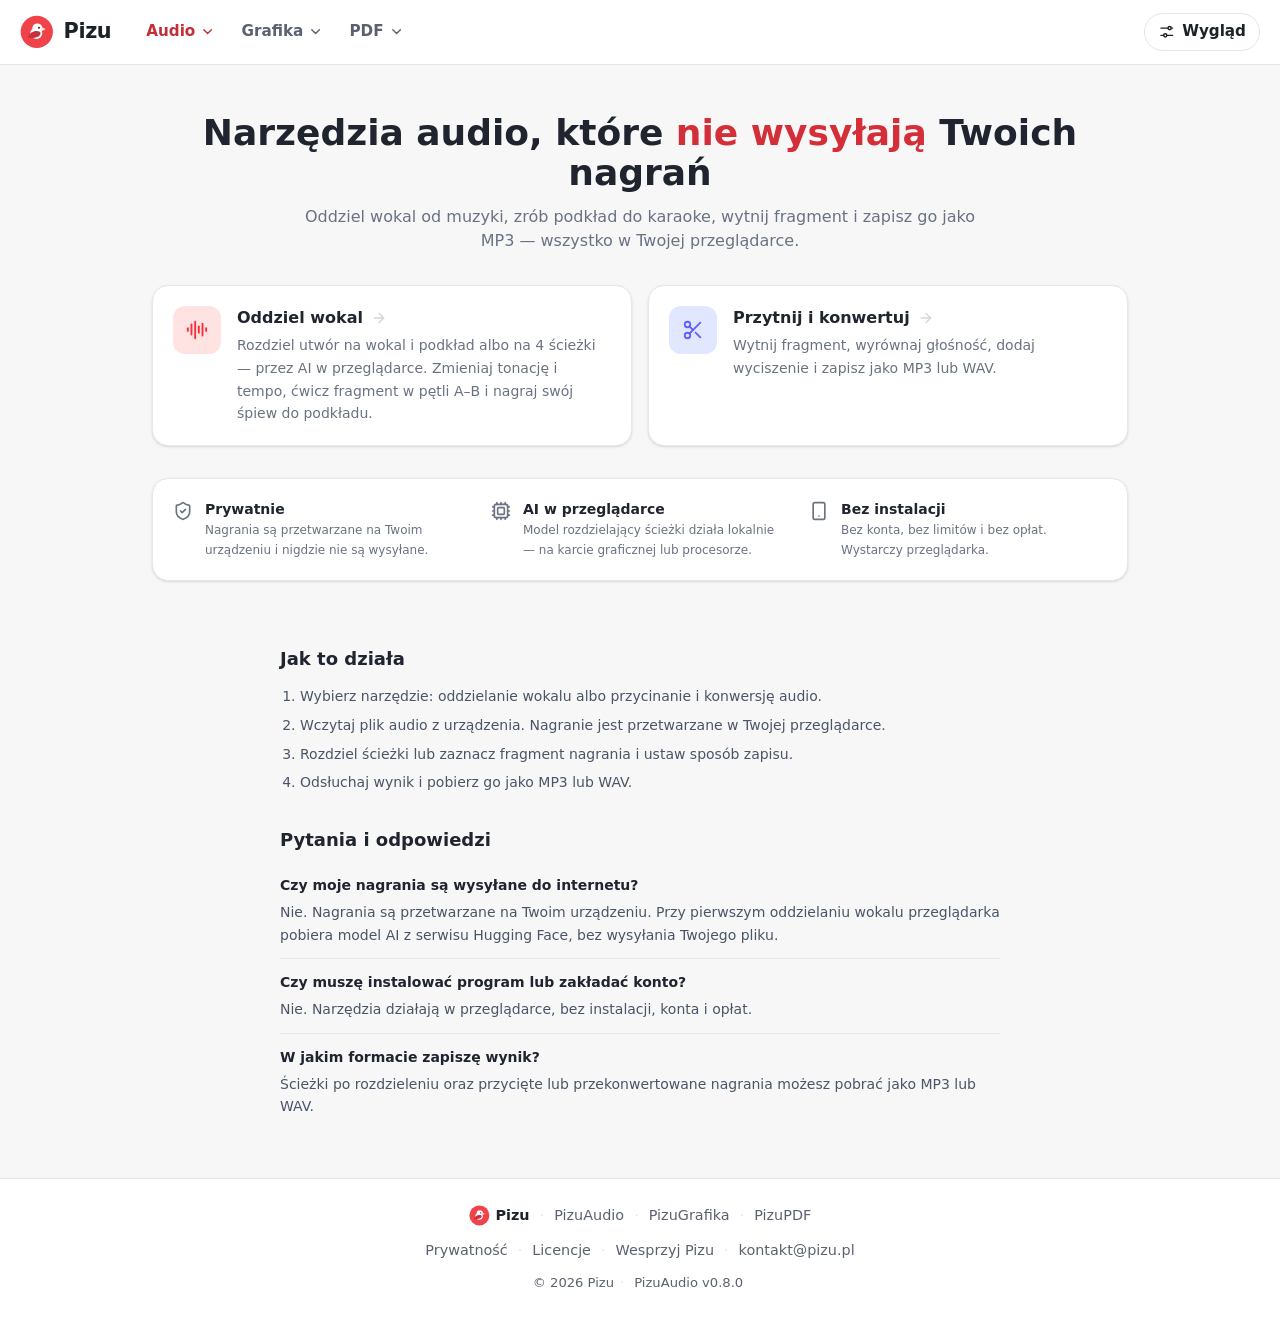
==== commit 53d79973: "Wdrożenie 0.8.0 (2026-10-23 12:11) Źródło: pizu-audio d2d9c14" ====
--- a/index.html
+++ b/index.html
@@ -29,7 +29,7 @@
     <!-- applies saved theme / contrast / text size before the first paint -->
     <script src="./settings-init.js"></script>
     <title>PizuAudio — darmowe narzędzia audio w przeglądarce</title>
-    <script type="module" crossorigin src="./assets/index-DlDns-Rc.js"></script>
+    <script type="module" crossorigin src="./assets/index-BWuf-z8Z.js"></script>
     <link rel="stylesheet" crossorigin href="./assets/index-CLiriAs9.css">
   </head>
   <body>
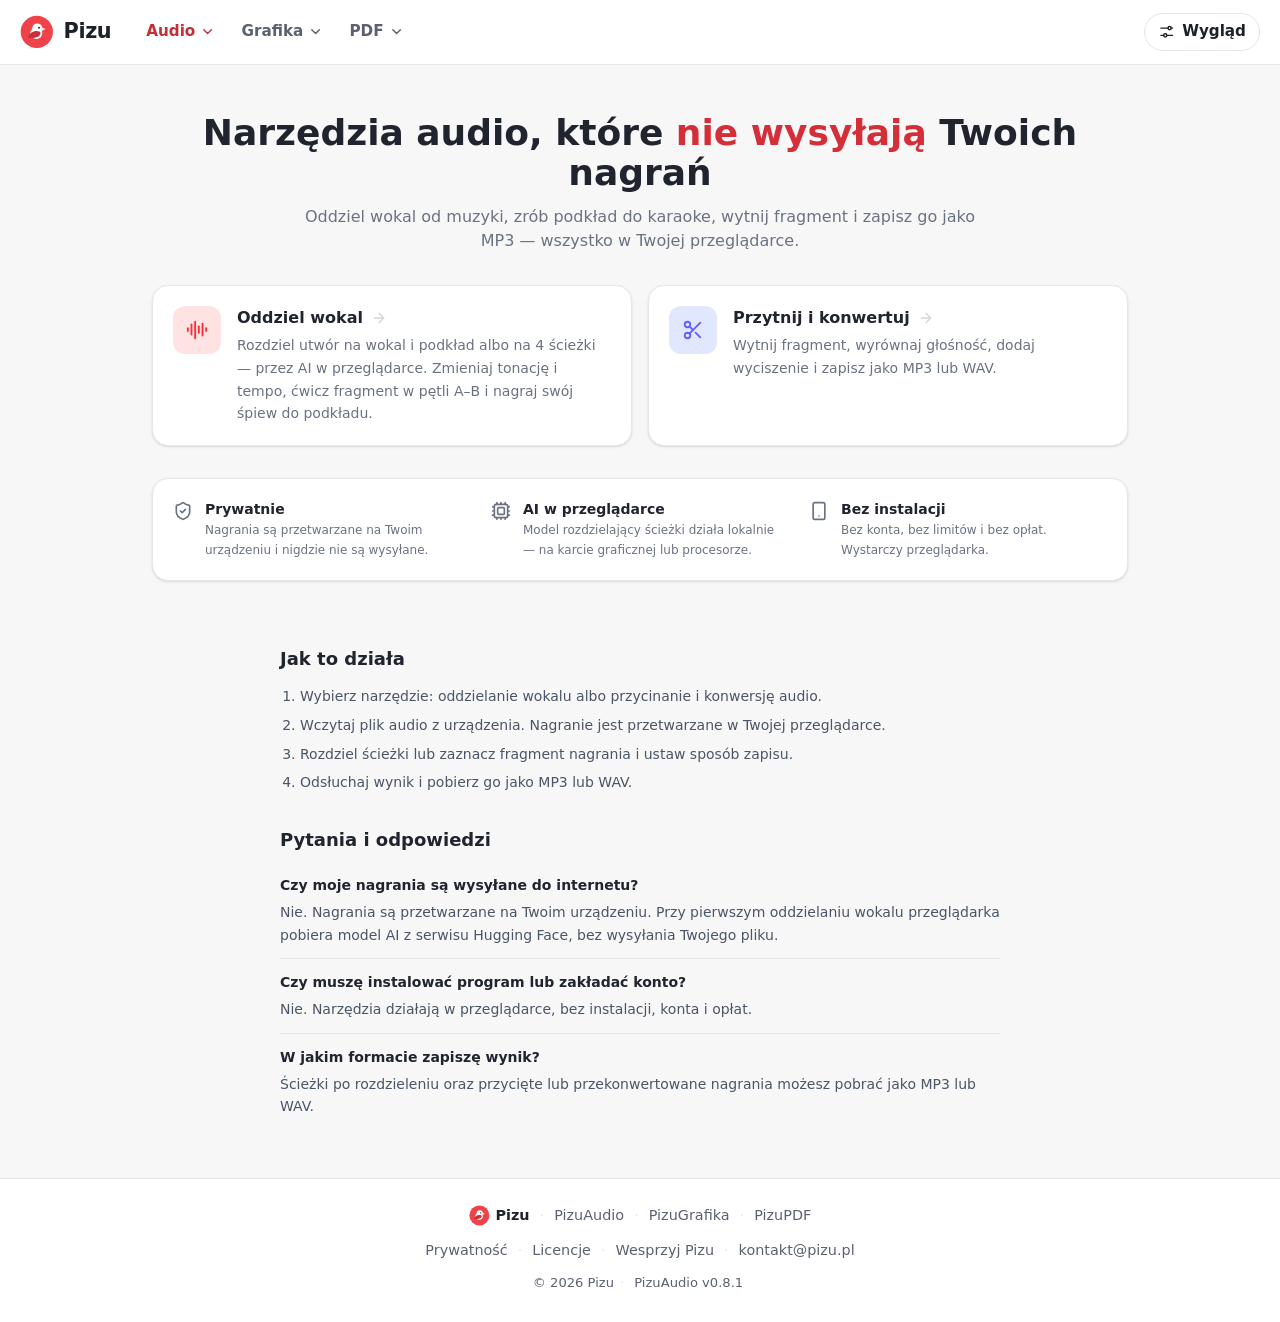
==== commit 84ae461e: "Wdrożenie 0.8.1 (2026-10-23 19:12) Źródło: pizu-audio aa03c47" ====
--- a/index.html
+++ b/index.html
@@ -29,7 +29,7 @@
     <!-- applies saved theme / contrast / text size before the first paint -->
     <script src="./settings-init.js"></script>
     <title>PizuAudio — darmowe narzędzia audio w przeglądarce</title>
-    <script type="module" crossorigin src="./assets/index-BWuf-z8Z.js"></script>
+    <script type="module" crossorigin src="./assets/index-Cn_X9pmi.js"></script>
     <link rel="stylesheet" crossorigin href="./assets/index-CLiriAs9.css">
   </head>
   <body>
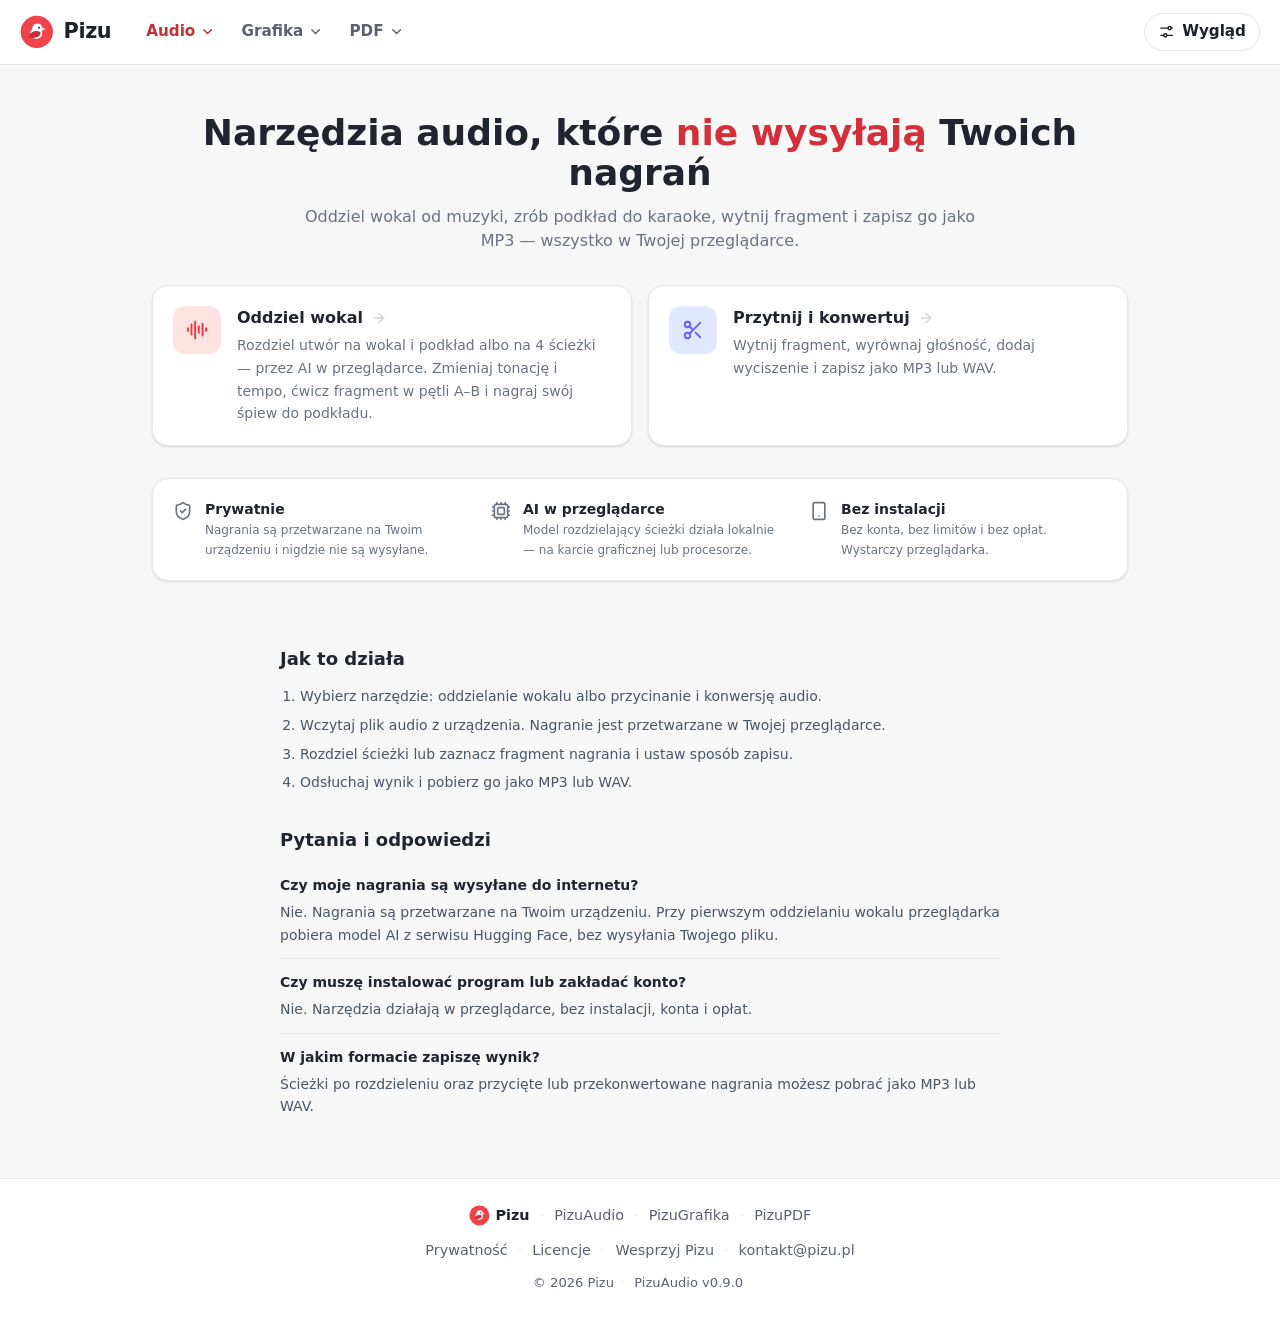
==== commit 9874a0d9: "Wdrożenie 0.9.0 (2026-10-29 17:34) Źródło: pizu-audio 069af26" ====
--- a/index.html
+++ b/index.html
@@ -26,11 +26,13 @@
     <meta property="og:image:alt" content="Ptak Pizu i napis: PizuAudio — narzędzia, które nie wysyłają Twoich plików. Oddziel wokal, przytnij, MP3 i WAV." />
     <meta name="twitter:card" content="summary_large_image" />
     <link rel="icon" type="image/png" href="./favicon.png" />
+    <link rel="manifest" href="/manifest.webmanifest" />
+    <link rel="apple-touch-icon" href="/apple-touch-icon.png" />
     <!-- applies saved theme / contrast / text size before the first paint -->
     <script src="./settings-init.js"></script>
     <title>PizuAudio — darmowe narzędzia audio w przeglądarce</title>
-    <script type="module" crossorigin src="./assets/index-Cn_X9pmi.js"></script>
-    <link rel="stylesheet" crossorigin href="./assets/index-CLiriAs9.css">
+    <script type="module" crossorigin src="./assets/index-jfk56XvZ.js"></script>
+    <link rel="stylesheet" crossorigin href="./assets/index-Cy7Ef9zP.css">
   </head>
   <body>
     <div id="root"><!-- pizu:static-content -->
--- a/assets/index-Cy7Ef9zP.css
+++ b/assets/index-Cy7Ef9zP.css
@@ -0,0 +1,2 @@
+/*! tailwindcss v4.3.3 | MIT License | https://tailwindcss.com */
+@layer properties{@supports (((-webkit-hyphens:none)) and (not (margin-trim:inline))) or ((-moz-orient:inline) and (not (color:rgb(from red r g b)))){*,:before,:after,::backdrop{--tw-translate-x:0;--tw-translate-y:0;--tw-translate-z:0;--tw-scale-x:1;--tw-scale-y:1;--tw-scale-z:1;--tw-rotate-x:initial;--tw-rotate-y:initial;--tw-rotate-z:initial;--tw-skew-x:initial;--tw-skew-y:initial;--tw-space-y-reverse:0;--tw-divide-y-reverse:0;--tw-border-style:solid;--tw-leading:initial;--tw-font-weight:initial;--tw-ordinal:initial;--tw-slashed-zero:initial;--tw-numeric-figure:initial;--tw-numeric-spacing:initial;--tw-numeric-fraction:initial;--tw-shadow:0 0 #0000;--tw-shadow-color:initial;--tw-shadow-alpha:100%;--tw-inset-shadow:0 0 #0000;--tw-inset-shadow-color:initial;--tw-inset-shadow-alpha:100%;--tw-ring-color:initial;--tw-ring-shadow:0 0 #0000;--tw-inset-ring-color:initial;--tw-inset-ring-shadow:0 0 #0000;--tw-ring-inset:initial;--tw-ring-offset-width:0px;--tw-ring-offset-color:#fff;--tw-ring-offset-shadow:0 0 #0000;--tw-blur:initial;--tw-brightness:initial;--tw-contrast:initial;--tw-grayscale:initial;--tw-hue-rotate:initial;--tw-invert:initial;--tw-opacity:initial;--tw-saturate:initial;--tw-sepia:initial;--tw-drop-shadow:initial;--tw-drop-shadow-color:initial;--tw-drop-shadow-alpha:100%;--tw-drop-shadow-size:initial;--tw-duration:initial}}}@layer theme{:root,:host{--font-sans:-apple-system, BlinkMacSystemFont, "Segoe UI", Roboto, "Helvetica Neue", "Noto Sans", Arial, sans-serif, "Apple Color Emoji", "Segoe UI Emoji", "Segoe UI Symbol", "Noto Color Emoji";--font-mono:ui-monospace, SFMono-Regular, Menlo, Monaco, Consolas, "Liberation Mono", "Courier New", monospace;--color-red-50:oklch(97.1% .013 17.38);--color-red-100:oklch(93.6% .032 17.717);--color-red-200:oklch(88.5% .062 18.334);--color-red-300:oklch(80.8% .114 19.571);--color-red-500:oklch(63.7% .237 25.331);--color-amber-50:oklch(98.7% .022 95.277);--color-amber-100:oklch(96.2% .059 95.617);--color-amber-200:oklch(92.4% .12 95.746);--color-amber-400:oklch(82.8% .189 84.429);--color-amber-600:oklch(66.6% .179 58.318);--color-amber-700:oklch(55.5% .163 48.998);--color-green-50:oklch(98.2% .018 155.826);--color-green-100:oklch(96.2% .044 156.743);--color-green-200:oklch(92.5% .084 155.995);--color-green-500:oklch(72.3% .219 149.579);--color-green-600:oklch(62.7% .194 149.214);--color-teal-100:oklch(95.3% .051 180.801);--color-teal-600:oklch(60% .118 184.704);--color-blue-50:oklch(97% .014 254.604);--color-blue-200:oklch(88.2% .059 254.128);--color-blue-500:oklch(62.3% .214 259.815);--color-indigo-100:oklch(93% .034 272.788);--color-indigo-500:oklch(58.5% .233 277.117);--color-slate-700:oklch(37.2% .044 257.287);--color-slate-800:oklch(27.9% .041 260.031);--color-slate-900:oklch(20.8% .042 265.755);--color-gray-50:oklch(98.5% .002 247.839);--color-gray-100:oklch(96.7% .003 264.542);--color-gray-200:oklch(92.8% .006 264.531);--color-gray-300:oklch(87.2% .01 258.338);--color-gray-400:oklch(70.7% .022 261.325);--color-gray-500:oklch(55.1% .027 264.364);--color-gray-600:oklch(44.6% .03 256.802);--color-gray-700:oklch(37.3% .034 259.733);--color-black:#000;--color-white:#fff;--spacing:.25rem;--container-sm:24rem;--container-md:28rem;--container-lg:32rem;--container-2xl:42rem;--container-3xl:48rem;--container-4xl:56rem;--container-5xl:64rem;--text-xs:.75rem;--text-xs--line-height:calc(1 / .75);--text-sm:.875rem;--text-sm--line-height:calc(1.25 / .875);--text-base:1rem;--text-base--line-height:calc(1.5 / 1);--text-lg:1.125rem;--text-lg--line-height:calc(1.75 / 1.125);--text-xl:1.25rem;--text-xl--line-height:calc(1.75 / 1.25);--text-3xl:1.875rem;--text-3xl--line-height:calc(2.25 / 1.875);--text-4xl:2.25rem;--text-4xl--line-height:calc(2.5 / 2.25);--font-weight-normal:400;--font-weight-medium:500;--font-weight-semibold:600;--font-weight-bold:700;--leading-snug:1.375;--leading-relaxed:1.625;--radius-lg:.5rem;--radius-xl:.75rem;--radius-2xl:1rem;--animate-spin:spin 1s linear infinite;--animate-pulse:pulse 2s cubic-bezier(.4, 0, .6, 1) infinite;--default-transition-duration:.15s;--default-transition-timing-function:cubic-bezier(.4, 0, .2, 1);--default-font-family:var(--font-sans);--default-mono-font-family:var(--font-mono);--color-brand:#d42f39;--color-brand-dark:#b4242d;--color-ink:#20242e}}@layer base{*,:after,:before,::backdrop{box-sizing:border-box;border:0 solid;margin:0;padding:0}::file-selector-button{box-sizing:border-box;border:0 solid;margin:0;padding:0}html,:host{-webkit-text-size-adjust:100%;tab-size:4;line-height:1.5;font-family:var(--default-font-family,-apple-system, BlinkMacSystemFont, "Segoe UI", Roboto, "Helvetica Neue", "Noto Sans", Arial, sans-serif, "Apple Color Emoji", "Segoe UI Emoji", "Segoe UI Symbol", "Noto Color Emoji");font-feature-settings:var(--default-font-feature-settings,normal);font-variation-settings:var(--default-font-variation-settings,normal);-webkit-tap-highlight-color:transparent}hr{height:0;color:inherit;border-top-width:1px}abbr:where([title]){-webkit-text-decoration:underline dotted;text-decoration:underline dotted}h1,h2,h3,h4,h5,h6{font-size:inherit;font-weight:inherit}a{color:inherit;-webkit-text-decoration:inherit;-webkit-text-decoration:inherit;-webkit-text-decoration:inherit;-webkit-text-decoration:inherit;text-decoration:inherit}b,strong{font-weight:bolder}code,kbd,samp,pre{font-family:var(--default-mono-font-family,ui-monospace, SFMono-Regular, Menlo, Monaco, Consolas, "Liberation Mono", "Courier New", monospace);font-feature-settings:var(--default-mono-font-feature-settings,normal);font-variation-settings:var(--default-mono-font-variation-settings,normal);font-size:1em}small{font-size:80%}sub,sup{vertical-align:baseline;font-size:75%;line-height:0;position:relative}sub{bottom:-.25em}sup{top:-.5em}table{text-indent:0;border-color:inherit;border-collapse:collapse}:-moz-focusring:where(:not(iframe)){outline:auto}progress{vertical-align:baseline}summary{display:list-item}ol,ul,menu{list-style:none}img,svg,video,canvas,audio,iframe,embed,object{vertical-align:middle;display:block}img,video{max-width:100%;height:auto}button,input,select,optgroup,textarea{font:inherit;font-feature-settings:inherit;font-variation-settings:inherit;letter-spacing:inherit;color:inherit;opacity:1;background-color:#0000;border-radius:0}::file-selector-button{font:inherit;font-feature-settings:inherit;font-variation-settings:inherit;letter-spacing:inherit;color:inherit;opacity:1;background-color:#0000;border-radius:0}:where(select:is([multiple],[size])) optgroup{font-weight:bolder}:where(select:is([multiple],[size])) optgroup option{padding-inline-start:20px}::file-selector-button{margin-inline-end:4px}::placeholder{opacity:1}@supports (not ((-webkit-appearance:-apple-pay-button))) or (contain-intrinsic-size:1px){::placeholder{color:currentColor}@supports (color:color-mix(in lab, red, red)){::placeholder{color:color-mix(in oklab, currentcolor 50%, transparent)}}}textarea{resize:vertical}::-webkit-search-decoration{-webkit-appearance:none}::-webkit-date-and-time-value{min-height:1lh;text-align:inherit}::-webkit-datetime-edit{display:inline-flex}::-webkit-datetime-edit-fields-wrapper{padding:0}::-webkit-datetime-edit{padding-block:0}::-webkit-datetime-edit-year-field{padding-block:0}::-webkit-datetime-edit-month-field{padding-block:0}::-webkit-datetime-edit-day-field{padding-block:0}::-webkit-datetime-edit-hour-field{padding-block:0}::-webkit-datetime-edit-minute-field{padding-block:0}::-webkit-datetime-edit-second-field{padding-block:0}::-webkit-datetime-edit-millisecond-field{padding-block:0}::-webkit-datetime-edit-meridiem-field{padding-block:0}::-webkit-calendar-picker-indicator{line-height:1}:-moz-ui-invalid{box-shadow:none}button,input:where([type=button],[type=reset],[type=submit]){appearance:button}::file-selector-button{appearance:button}::-webkit-inner-spin-button{height:auto}::-webkit-outer-spin-button{height:auto}[hidden]:where(:not([hidden=until-found])){display:none!important}}@layer components;@layer utilities{.pointer-events-auto{pointer-events:auto}.pointer-events-none{pointer-events:none}.visible{visibility:visible}.sr-only{clip-path:inset(50%);white-space:nowrap;border-width:0;width:1px;height:1px;margin:-1px;padding:0;position:absolute;overflow:hidden}.absolute{position:absolute}.fixed{position:fixed}.relative{position:relative}.static{position:static}.inset-0{inset:0}.inset-x-0{inset-inline:0}.top-1\/2{top:50%}.right-4{right:calc(var(--spacing) * 4)}.bottom-6{bottom:calc(var(--spacing) * 6)}.left-4{left:calc(var(--spacing) * 4)}.z-50{z-index:50}.container{width:100%}@media (width>=40rem){.container{max-width:40rem}}@media (width>=48rem){.container{max-width:48rem}}@media (width>=64rem){.container{max-width:64rem}}@media (width>=80rem){.container{max-width:80rem}}@media (width>=96rem){.container{max-width:96rem}}.mx-3{margin-inline:calc(var(--spacing) * 3)}.mx-auto{margin-inline:auto}.my-16{margin-block:calc(var(--spacing) * 16)}.mt-0\.5{margin-top:calc(var(--spacing) * .5)}.mt-1{margin-top:var(--spacing)}.mt-1\.5{margin-top:calc(var(--spacing) * 1.5)}.mt-2{margin-top:calc(var(--spacing) * 2)}.mt-2\.5{margin-top:calc(var(--spacing) * 2.5)}.mt-3{margin-top:calc(var(--spacing) * 3)}.mt-4{margin-top:calc(var(--spacing) * 4)}.mt-5{margin-top:calc(var(--spacing) * 5)}.mt-8{margin-top:calc(var(--spacing) * 8)}.mt-px{margin-top:1px}.-mr-2{margin-right:calc(var(--spacing) * -2)}.mb-1{margin-bottom:var(--spacing)}.mb-1\.5{margin-bottom:calc(var(--spacing) * 1.5)}.mb-2{margin-bottom:calc(var(--spacing) * 2)}.ml-0\.5{margin-left:calc(var(--spacing) * .5)}.ml-auto{margin-left:auto}.block{display:block}.flex{display:flex}.grid{display:grid}.hidden{display:none}.inline{display:inline}.inline-block{display:inline-block}.inline-flex{display:inline-flex}.h-1\.5{height:calc(var(--spacing) * 1.5)}.h-2{height:calc(var(--spacing) * 2)}.h-2\.5{height:calc(var(--spacing) * 2.5)}.h-4{height:calc(var(--spacing) * 4)}.h-5{height:calc(var(--spacing) * 5)}.h-6{height:calc(var(--spacing) * 6)}.h-7{height:calc(var(--spacing) * 7)}.h-8{height:calc(var(--spacing) * 8)}.h-9{height:calc(var(--spacing) * 9)}.h-10{height:calc(var(--spacing) * 10)}.h-11{height:calc(var(--spacing) * 11)}.h-12{height:calc(var(--spacing) * 12)}.h-16{height:calc(var(--spacing) * 16)}.h-full{height:100%}.max-h-64{max-height:calc(var(--spacing) * 64)}.max-h-\[85vh\]{max-height:85vh}.max-h-\[90vh\]{max-height:90vh}.min-h-8{min-height:calc(var(--spacing) * 8)}.min-h-9{min-height:calc(var(--spacing) * 9)}.min-h-10{min-height:calc(var(--spacing) * 10)}.min-h-11{min-height:calc(var(--spacing) * 11)}.min-h-screen{min-height:100vh}.w-2\.5{width:calc(var(--spacing) * 2.5)}.w-4{width:calc(var(--spacing) * 4)}.w-5{width:calc(var(--spacing) * 5)}.w-6{width:calc(var(--spacing) * 6)}.w-7{width:calc(var(--spacing) * 7)}.w-8{width:calc(var(--spacing) * 8)}.w-9{width:calc(var(--spacing) * 9)}.w-10{width:calc(var(--spacing) * 10)}.w-11{width:calc(var(--spacing) * 11)}.w-12{width:calc(var(--spacing) * 12)}.w-16{width:calc(var(--spacing) * 16)}.w-20{width:calc(var(--spacing) * 20)}.w-28{width:calc(var(--spacing) * 28)}.w-fit{width:fit-content}.w-full{width:100%}.max-w-2xl{max-width:var(--container-2xl)}.max-w-3xl{max-width:var(--container-3xl)}.max-w-4xl{max-width:var(--container-4xl)}.max-w-5xl{max-width:var(--container-5xl)}.max-w-lg{max-width:var(--container-lg)}.max-w-md{max-width:var(--container-md)}.max-w-sm{max-width:var(--container-sm)}.min-w-0{min-width:0}.min-w-\[8rem\]{min-width:8rem}.min-w-\[12rem\]{min-width:12rem}.min-w-\[16rem\]{min-width:16rem}.flex-1{flex:1}.shrink-0{flex-shrink:0}.-translate-x-1\/2{--tw-translate-x:calc(calc(1 / 2 * 100%) * -1);translate:var(--tw-translate-x) var(--tw-translate-y)}.-translate-y-1\/2{--tw-translate-y:calc(calc(1 / 2 * 100%) * -1);translate:var(--tw-translate-x) var(--tw-translate-y)}.scale-125{--tw-scale-x:125%;--tw-scale-y:125%;--tw-scale-z:125%;scale:var(--tw-scale-x) var(--tw-scale-y)}.scale-\[1\.01\]{scale:1.01}.transform{transform:var(--tw-rotate-x,) var(--tw-rotate-y,) var(--tw-rotate-z,) var(--tw-skew-x,) var(--tw-skew-y,)}.animate-pulse{animation:var(--animate-pulse)}.animate-spin{animation:var(--animate-spin)}.cursor-crosshair{cursor:crosshair}.cursor-ew-resize{cursor:ew-resize}.cursor-pointer{cursor:pointer}.touch-none{touch-action:none}.resize{resize:both}.list-decimal{list-style-type:decimal}.list-disc{list-style-type:disc}.grid-cols-2{grid-template-columns:repeat(2,minmax(0,1fr))}.flex-col{flex-direction:column}.flex-wrap{flex-wrap:wrap}.items-baseline{align-items:baseline}.items-center{align-items:center}.items-end{align-items:flex-end}.items-start{align-items:flex-start}.justify-between{justify-content:space-between}.justify-center{justify-content:center}.justify-end{justify-content:flex-end}.gap-1{gap:var(--spacing)}.gap-1\.5{gap:calc(var(--spacing) * 1.5)}.gap-2{gap:calc(var(--spacing) * 2)}.gap-2\.5{gap:calc(var(--spacing) * 2.5)}.gap-3{gap:calc(var(--spacing) * 3)}.gap-4{gap:calc(var(--spacing) * 4)}.gap-5{gap:calc(var(--spacing) * 5)}:where(.space-y-1>:not(:last-child)){--tw-space-y-reverse:0;margin-block-start:calc(var(--spacing) * var(--tw-space-y-reverse));margin-block-end:calc(var(--spacing) * calc(1 - var(--tw-space-y-reverse)))}:where(.space-y-1\.5>:not(:last-child)){--tw-space-y-reverse:0;margin-block-start:calc(calc(var(--spacing) * 1.5) * var(--tw-space-y-reverse));margin-block-end:calc(calc(var(--spacing) * 1.5) * calc(1 - var(--tw-space-y-reverse)))}:where(.space-y-2>:not(:last-child)){--tw-space-y-reverse:0;margin-block-start:calc(calc(var(--spacing) * 2) * var(--tw-space-y-reverse));margin-block-end:calc(calc(var(--spacing) * 2) * calc(1 - var(--tw-space-y-reverse)))}:where(.space-y-3>:not(:last-child)){--tw-space-y-reverse:0;margin-block-start:calc(calc(var(--spacing) * 3) * var(--tw-space-y-reverse));margin-block-end:calc(calc(var(--spacing) * 3) * calc(1 - var(--tw-space-y-reverse)))}:where(.space-y-4>:not(:last-child)){--tw-space-y-reverse:0;margin-block-start:calc(calc(var(--spacing) * 4) * var(--tw-space-y-reverse));margin-block-end:calc(calc(var(--spacing) * 4) * calc(1 - var(--tw-space-y-reverse)))}:where(.space-y-5>:not(:last-child)){--tw-space-y-reverse:0;margin-block-start:calc(calc(var(--spacing) * 5) * var(--tw-space-y-reverse));margin-block-end:calc(calc(var(--spacing) * 5) * calc(1 - var(--tw-space-y-reverse)))}:where(.space-y-6>:not(:last-child)){--tw-space-y-reverse:0;margin-block-start:calc(calc(var(--spacing) * 6) * var(--tw-space-y-reverse));margin-block-end:calc(calc(var(--spacing) * 6) * calc(1 - var(--tw-space-y-reverse)))}:where(.space-y-8>:not(:last-child)){--tw-space-y-reverse:0;margin-block-start:calc(calc(var(--spacing) * 8) * var(--tw-space-y-reverse));margin-block-end:calc(calc(var(--spacing) * 8) * calc(1 - var(--tw-space-y-reverse)))}.gap-x-4{column-gap:calc(var(--spacing) * 4)}.gap-y-2{row-gap:calc(var(--spacing) * 2)}:where(.divide-y>:not(:last-child)){--tw-divide-y-reverse:0;border-bottom-style:var(--tw-border-style);border-top-style:var(--tw-border-style);border-top-width:calc(1px * var(--tw-divide-y-reverse));border-bottom-width:calc(1px * calc(1 - var(--tw-divide-y-reverse)))}:where(.divide-gray-100>:not(:last-child)){border-color:var(--color-gray-100)}:where(.divide-gray-200>:not(:last-child)){border-color:var(--color-gray-200)}.truncate{text-overflow:ellipsis;white-space:nowrap;overflow:hidden}.overflow-hidden{overflow:hidden}.overflow-y-auto{overflow-y:auto}.rounded-2xl{border-radius:var(--radius-2xl)}.rounded-full{border-radius:2147483647px}.rounded-lg{border-radius:var(--radius-lg)}.rounded-xl{border-radius:var(--radius-xl)}.border{border-style:var(--tw-border-style);border-width:1px}.border-2{border-style:var(--tw-border-style);border-width:2px}.border-t{border-top-style:var(--tw-border-style);border-top-width:1px}.border-b{border-bottom-style:var(--tw-border-style);border-bottom-width:1px}.border-dashed{--tw-border-style:dashed;border-style:dashed}.border-amber-200{border-color:var(--color-amber-200)}.border-amber-400{border-color:var(--color-amber-400)}.border-blue-200{border-color:var(--color-blue-200)}.border-brand{border-color:var(--color-brand)}.border-gray-100{border-color:var(--color-gray-100)}.border-gray-200{border-color:var(--color-gray-200)}.border-gray-300{border-color:var(--color-gray-300)}.border-green-200{border-color:var(--color-green-200)}.border-red-200{border-color:var(--color-red-200)}.border-red-300{border-color:var(--color-red-300)}.border-slate-700{border-color:var(--color-slate-700)}.border-t-transparent{border-top-color:#0000}.bg-amber-50{background-color:var(--color-amber-50)}.bg-amber-100{background-color:var(--color-amber-100)}.bg-amber-400{background-color:var(--color-amber-400)}.bg-black\/40{background-color:#0006}@supports (color:color-mix(in lab, red, red)){.bg-black\/40{background-color:color-mix(in oklab, var(--color-black) 40%, transparent)}}.bg-blue-50{background-color:var(--color-blue-50)}.bg-brand{background-color:var(--color-brand)}.bg-brand\/70{background-color:#d42f39b3}@supports (color:color-mix(in lab, red, red)){.bg-brand\/70{background-color:color-mix(in oklab, var(--color-brand) 70%, transparent)}}.bg-gray-50{background-color:var(--color-gray-50)}.bg-gray-100{background-color:var(--color-gray-100)}.bg-gray-300{background-color:var(--color-gray-300)}.bg-green-50{background-color:var(--color-green-50)}.bg-green-100{background-color:var(--color-green-100)}.bg-green-600{background-color:var(--color-green-600)}.bg-indigo-100{background-color:var(--color-indigo-100)}.bg-ink{background-color:var(--color-ink)}.bg-red-50{background-color:var(--color-red-50)}.bg-red-50\/40{background-color:#fef2f266}@supports (color:color-mix(in lab, red, red)){.bg-red-50\/40{background-color:color-mix(in oklab, var(--color-red-50) 40%, transparent)}}.bg-red-100{background-color:var(--color-red-100)}.bg-slate-700{background-color:var(--color-slate-700)}.bg-slate-800{background-color:var(--color-slate-800)}.bg-teal-100{background-color:var(--color-teal-100)}.bg-white{background-color:var(--color-white)}.p-3{padding:calc(var(--spacing) * 3)}.p-4{padding:calc(var(--spacing) * 4)}.p-5{padding:calc(var(--spacing) * 5)}.px-1{padding-inline:var(--spacing)}.px-2{padding-inline:calc(var(--spacing) * 2)}.px-2\.5{padding-inline:calc(var(--spacing) * 2.5)}.px-3{padding-inline:calc(var(--spacing) * 3)}.px-3\.5{padding-inline:calc(var(--spacing) * 3.5)}.px-4{padding-inline:calc(var(--spacing) * 4)}.px-5{padding-inline:calc(var(--spacing) * 5)}.px-6{padding-inline:calc(var(--spacing) * 6)}.px-8{padding-inline:calc(var(--spacing) * 8)}.py-0\.5{padding-block:calc(var(--spacing) * .5)}.py-1\.5{padding-block:calc(var(--spacing) * 1.5)}.py-2{padding-block:calc(var(--spacing) * 2)}.py-3{padding-block:calc(var(--spacing) * 3)}.py-4{padding-block:calc(var(--spacing) * 4)}.py-6{padding-block:calc(var(--spacing) * 6)}.py-8{padding-block:calc(var(--spacing) * 8)}.py-10{padding-block:calc(var(--spacing) * 10)}.py-12{padding-block:calc(var(--spacing) * 12)}.py-20{padding-block:calc(var(--spacing) * 20)}.pt-2{padding-top:calc(var(--spacing) * 2)}.pt-3{padding-top:calc(var(--spacing) * 3)}.pt-4{padding-top:calc(var(--spacing) * 4)}.pt-6{padding-top:calc(var(--spacing) * 6)}.pr-2{padding-right:calc(var(--spacing) * 2)}.pb-2{padding-bottom:calc(var(--spacing) * 2)}.pb-3{padding-bottom:calc(var(--spacing) * 3)}.pb-5{padding-bottom:calc(var(--spacing) * 5)}.pb-6{padding-bottom:calc(var(--spacing) * 6)}.pb-12{padding-bottom:calc(var(--spacing) * 12)}.pl-4{padding-left:calc(var(--spacing) * 4)}.pl-5{padding-left:calc(var(--spacing) * 5)}.text-center{text-align:center}.text-left{text-align:left}.text-right{text-align:right}.text-3xl{font-size:var(--text-3xl);line-height:var(--tw-leading,var(--text-3xl--line-height))}.text-base{font-size:var(--text-base);line-height:var(--tw-leading,var(--text-base--line-height))}.text-lg{font-size:var(--text-lg);line-height:var(--tw-leading,var(--text-lg--line-height))}.text-sm{font-size:var(--text-sm);line-height:var(--tw-leading,var(--text-sm--line-height))}.text-xl{font-size:var(--text-xl);line-height:var(--tw-leading,var(--text-xl--line-height))}.text-xs{font-size:var(--text-xs);line-height:var(--tw-leading,var(--text-xs--line-height))}.leading-relaxed{--tw-leading:var(--leading-relaxed);line-height:var(--leading-relaxed)}.leading-snug{--tw-leading:var(--leading-snug);line-height:var(--leading-snug)}.font-bold{--tw-font-weight:var(--font-weight-bold);font-weight:var(--font-weight-bold)}.font-medium{--tw-font-weight:var(--font-weight-medium);font-weight:var(--font-weight-medium)}.font-normal{--tw-font-weight:var(--font-weight-normal);font-weight:var(--font-weight-normal)}.font-semibold{--tw-font-weight:var(--font-weight-semibold);font-weight:var(--font-weight-semibold)}.break-words{overflow-wrap:break-word}.whitespace-pre-wrap{white-space:pre-wrap}.text-amber-600{color:var(--color-amber-600)}.text-amber-700{color:var(--color-amber-700)}.text-blue-500{color:var(--color-blue-500)}.text-brand{color:var(--color-brand)}.text-gray-300{color:var(--color-gray-300)}.text-gray-400{color:var(--color-gray-400)}.text-gray-500{color:var(--color-gray-500)}.text-gray-600{color:var(--color-gray-600)}.text-gray-700{color:var(--color-gray-700)}.text-green-500{color:var(--color-green-500)}.text-green-600{color:var(--color-green-600)}.text-indigo-500{color:var(--color-indigo-500)}.text-ink{color:var(--color-ink)}.text-red-500{color:var(--color-red-500)}.text-teal-600{color:var(--color-teal-600)}.text-white{color:var(--color-white)}.tabular-nums{--tw-numeric-spacing:tabular-nums;font-variant-numeric:var(--tw-ordinal,) var(--tw-slashed-zero,) var(--tw-numeric-figure,) var(--tw-numeric-spacing,) var(--tw-numeric-fraction,)}.underline{text-decoration-line:underline}.underline-offset-2{text-underline-offset:2px}.accent-brand{accent-color:var(--color-brand)}.opacity-40{opacity:.4}.shadow{--tw-shadow:0 1px 3px 0 var(--tw-shadow-color,#0000001a), 0 1px 2px -1px var(--tw-shadow-color,#0000001a);box-shadow:var(--tw-inset-shadow), var(--tw-inset-ring-shadow), var(--tw-ring-offset-shadow), var(--tw-ring-shadow), var(--tw-shadow)}.shadow-lg{--tw-shadow:0 10px 15px -3px var(--tw-shadow-color,#0000001a), 0 4px 6px -4px var(--tw-shadow-color,#0000001a);box-shadow:var(--tw-inset-shadow), var(--tw-inset-ring-shadow), var(--tw-ring-offset-shadow), var(--tw-ring-shadow), var(--tw-shadow)}.shadow-sm{--tw-shadow:0 1px 3px 0 var(--tw-shadow-color,#0000001a), 0 1px 2px -1px var(--tw-shadow-color,#0000001a);box-shadow:var(--tw-inset-shadow), var(--tw-inset-ring-shadow), var(--tw-ring-offset-shadow), var(--tw-ring-shadow), var(--tw-shadow)}.shadow-xl{--tw-shadow:0 20px 25px -5px var(--tw-shadow-color,#0000001a), 0 8px 10px -6px var(--tw-shadow-color,#0000001a);box-shadow:var(--tw-inset-shadow), var(--tw-inset-ring-shadow), var(--tw-ring-offset-shadow), var(--tw-ring-shadow), var(--tw-shadow)}.ring{--tw-ring-shadow:var(--tw-ring-inset,) 0 0 0 calc(1px + var(--tw-ring-offset-width)) var(--tw-ring-color,currentcolor);box-shadow:var(--tw-inset-shadow), var(--tw-inset-ring-shadow), var(--tw-ring-offset-shadow), var(--tw-ring-shadow), var(--tw-shadow)}.filter{filter:var(--tw-blur,) var(--tw-brightness,) var(--tw-contrast,) var(--tw-grayscale,) var(--tw-hue-rotate,) var(--tw-invert,) var(--tw-saturate,) var(--tw-sepia,) var(--tw-drop-shadow,)}.transition-\[width\]{transition-property:width;transition-timing-function:var(--tw-ease,var(--default-transition-timing-function));transition-duration:var(--tw-duration,var(--default-transition-duration))}.transition-all{transition-property:all;transition-timing-function:var(--tw-ease,var(--default-transition-timing-function));transition-duration:var(--tw-duration,var(--default-transition-duration))}.transition-colors{transition-property:color,background-color,border-color,outline-color,text-decoration-color,fill,stroke,--tw-gradient-from,--tw-gradient-via,--tw-gradient-to;transition-timing-function:var(--tw-ease,var(--default-transition-timing-function));transition-duration:var(--tw-duration,var(--default-transition-duration))}.transition-opacity{transition-property:opacity;transition-timing-function:var(--tw-ease,var(--default-transition-timing-function));transition-duration:var(--tw-duration,var(--default-transition-duration))}.transition-transform{transition-property:transform,translate,scale,rotate;transition-timing-function:var(--tw-ease,var(--default-transition-timing-function));transition-duration:var(--tw-duration,var(--default-transition-duration))}.duration-75{--tw-duration:75ms;transition-duration:75ms}.duration-200{--tw-duration:.2s;transition-duration:.2s}.duration-500{--tw-duration:.5s;transition-duration:.5s}.select-none{-webkit-user-select:none;user-select:none}@media (hover:hover){.group-hover\:text-brand:is(:where(.group):hover *){color:var(--color-brand)}.hover\:scale-110:hover{--tw-scale-x:110%;--tw-scale-y:110%;--tw-scale-z:110%;scale:var(--tw-scale-x) var(--tw-scale-y)}.hover\:border-red-200:hover{border-color:var(--color-red-200)}.hover\:border-red-300:hover{border-color:var(--color-red-300)}.hover\:bg-amber-100:hover{background-color:var(--color-amber-100)}.hover\:bg-brand-dark:hover{background-color:var(--color-brand-dark)}.hover\:bg-gray-50:hover{background-color:var(--color-gray-50)}.hover\:bg-gray-100:hover{background-color:var(--color-gray-100)}.hover\:bg-red-50\/70:hover{background-color:#fef2f2b3}@supports (color:color-mix(in lab, red, red)){.hover\:bg-red-50\/70:hover{background-color:color-mix(in oklab, var(--color-red-50) 70%, transparent)}}.hover\:bg-slate-700:hover{background-color:var(--color-slate-700)}.hover\:text-brand:hover{color:var(--color-brand)}.hover\:text-gray-700:hover{color:var(--color-gray-700)}.hover\:no-underline:hover{text-decoration-line:none}.hover\:underline:hover{text-decoration-line:underline}.hover\:shadow-md:hover{--tw-shadow:0 4px 6px -1px var(--tw-shadow-color,#0000001a), 0 2px 4px -2px var(--tw-shadow-color,#0000001a);box-shadow:var(--tw-inset-shadow), var(--tw-inset-ring-shadow), var(--tw-ring-offset-shadow), var(--tw-ring-shadow), var(--tw-shadow)}}.focus\:not-sr-only:focus{clip-path:none;white-space:normal;width:auto;height:auto;margin:0;padding:0;position:static;overflow:visible}.focus\:fixed:focus{position:fixed}.focus\:top-2:focus{top:calc(var(--spacing) * 2)}.focus\:left-2:focus{left:calc(var(--spacing) * 2)}.focus\:z-60:focus{z-index:60}.focus\:rounded-lg:focus{border-radius:var(--radius-lg)}.focus\:border-red-300:focus{border-color:var(--color-red-300)}.focus\:bg-white:focus{background-color:var(--color-white)}.focus\:px-4:focus{padding-inline:calc(var(--spacing) * 4)}.focus\:py-2:focus{padding-block:calc(var(--spacing) * 2)}.focus\:text-ink:focus{color:var(--color-ink)}.focus\:shadow-lg:focus{--tw-shadow:0 10px 15px -3px var(--tw-shadow-color,#0000001a), 0 4px 6px -4px var(--tw-shadow-color,#0000001a);box-shadow:var(--tw-inset-shadow), var(--tw-inset-ring-shadow), var(--tw-ring-offset-shadow), var(--tw-ring-shadow), var(--tw-shadow)}.focus\:ring-2:focus{--tw-ring-shadow:var(--tw-ring-inset,) 0 0 0 calc(2px + var(--tw-ring-offset-width)) var(--tw-ring-color,currentcolor);box-shadow:var(--tw-inset-shadow), var(--tw-inset-ring-shadow), var(--tw-ring-offset-shadow), var(--tw-ring-shadow), var(--tw-shadow)}.focus\:ring-red-100:focus{--tw-ring-color:var(--color-red-100)}.focus\:ring-red-300:focus{--tw-ring-color:var(--color-red-300)}.focus\:outline-none:focus{--tw-outline-style:none;outline-style:none}.disabled\:opacity-40:disabled{opacity:.4}.disabled\:opacity-60:disabled{opacity:.6}@media (width>=40rem){.sm\:right-auto{right:auto}.sm\:grid-cols-3{grid-template-columns:repeat(3,minmax(0,1fr))}.sm\:px-6{padding-inline:calc(var(--spacing) * 6)}}@media (width>=48rem){.md\:col-span-2{grid-column:span 2/span 2}.md\:col-span-3{grid-column:span 3/span 3}.md\:grid-cols-2{grid-template-columns:repeat(2,minmax(0,1fr))}.md\:grid-cols-3{grid-template-columns:repeat(3,minmax(0,1fr))}.md\:px-6{padding-inline:calc(var(--spacing) * 6)}.md\:py-12{padding-block:calc(var(--spacing) * 12)}.md\:text-4xl{font-size:var(--text-4xl);line-height:var(--tw-leading,var(--text-4xl--line-height))}}@media (width>=64rem){.lg\:grid-cols-5{grid-template-columns:repeat(5,minmax(0,1fr))}}.dark\:text-slate-900:where(.dark,.dark *){color:var(--color-slate-900)}}:root{--color-gray-400:#6b7280;--app-bg:#f7f7f8;--surface:#fff;--focus:#2563eb;--lightningcss-light:initial;--lightningcss-dark: ;color-scheme:light}body{background:var(--app-bg);color:var(--color-ink);font-family:Segoe UI,system-ui,-apple-system,sans-serif}:focus-visible{outline:3px solid var(--focus);outline-offset:2px;border-radius:6px}::-webkit-scrollbar{width:8px}::-webkit-scrollbar-thumb{background:var(--color-gray-300);border-radius:4px}.dark{--lightningcss-light: ;--lightningcss-dark:initial;color-scheme:dark;--app-bg:#121419;--surface:#1b1e25;--focus:#7aa2ff;--color-ink:#eef0f4;--color-gray-50:#20232b;--color-gray-100:#2a2e37;--color-gray-200:#353a45;--color-gray-300:#474d5a;--color-gray-400:#8f96a5;--color-gray-500:#a6acb9;--color-gray-600:#c4c9d3;--color-gray-700:#dcdfe6;--color-red-50:#33191d;--color-red-100:#44202a;--color-red-200:#5c2a32;--color-red-300:#7c343d;--color-indigo-100:#272b4b;--color-teal-100:#14322f;--color-teal-600:#34d3bd;--color-green-50:#14281c;--color-green-100:#183322;--color-green-200:#21492f;--color-green-600:#4ade80;--color-amber-50:#2e2513;--color-amber-100:#3a2e15;--color-amber-200:#5a4519;--color-amber-600:#f0b54a;--color-amber-700:#f3c66b;--color-blue-50:#16233b;--color-blue-200:#1f3a63}.dark .text-brand,.dark .hover\:text-brand:hover{color:#f2636a}.brand-word{color:#c22f39}.dark .brand-word{color:#f47279}.contrast-high .brand-word{color:#c11a24}.dark.contrast-high .brand-word{color:#ff8a8f}.dark .bg-white{background-color:var(--surface)}.contrast-high{--color-brand:#c11a24;--color-brand-dark:#9d141c;--color-gray-200:#9aa0ab;--color-gray-300:#7d8390;--color-gray-400:#4a505d;--color-gray-500:#3a3f4a;--color-gray-600:#2a2e37;--color-gray-700:#1d2027;--focus:#1d4ed8}.dark.contrast-high{--color-gray-200:#646b78;--color-gray-300:#7f8694;--color-gray-400:#ccd1da;--color-gray-500:#d9dde4;--color-gray-600:#e6e9ee;--color-gray-700:#f1f3f6;--focus:#a5c0ff}.dark.contrast-high .text-brand,.dark.contrast-high .hover\:text-brand:hover{color:#ff8a8f}@media (prefers-reduced-motion:reduce){:root:not(.motion-full) *,:root:not(.motion-full) :before,:root:not(.motion-full) :after{transition-duration:.01ms!important;animation-duration:.01ms!important;animation-iteration-count:1!important}}.reduce-motion *,.reduce-motion :before,.reduce-motion :after{transition-duration:.01ms!important;animation-duration:.01ms!important;animation-iteration-count:1!important}.reduce-motion .animate-spin{animation:1.5s linear infinite spin!important}@keyframes slide-in{0%{opacity:0;transform:translate(100%)scale(.95)}to{opacity:1;transform:translate(0)scale(1)}}.animate-slide-in{animation:.25s ease-out slide-in}.pizu-wave>div::part(region){pointer-events:none!important}.pizu-wave>div::part(region-handle){opacity:.95;box-shadow:0 0 0 1px #ffffffe6;pointer-events:auto!important;background:var(--color-brand)!important;border:none!important;border-radius:4px!important;width:12px!important}.pizu-wave>div::part(region-handle):hover{background:var(--color-brand-dark)!important}@property --tw-translate-x{syntax:"*";inherits:false;initial-value:0}@property --tw-translate-y{syntax:"*";inherits:false;initial-value:0}@property --tw-translate-z{syntax:"*";inherits:false;initial-value:0}@property --tw-scale-x{syntax:"*";inherits:false;initial-value:1}@property --tw-scale-y{syntax:"*";inherits:false;initial-value:1}@property --tw-scale-z{syntax:"*";inherits:false;initial-value:1}@property --tw-rotate-x{syntax:"*";inherits:false}@property --tw-rotate-y{syntax:"*";inherits:false}@property --tw-rotate-z{syntax:"*";inherits:false}@property --tw-skew-x{syntax:"*";inherits:false}@property --tw-skew-y{syntax:"*";inherits:false}@property --tw-space-y-reverse{syntax:"*";inherits:false;initial-value:0}@property --tw-divide-y-reverse{syntax:"*";inherits:false;initial-value:0}@property --tw-border-style{syntax:"*";inherits:false;initial-value:solid}@property --tw-leading{syntax:"*";inherits:false}@property --tw-font-weight{syntax:"*";inherits:false}@property --tw-ordinal{syntax:"*";inherits:false}@property --tw-slashed-zero{syntax:"*";inherits:false}@property --tw-numeric-figure{syntax:"*";inherits:false}@property --tw-numeric-spacing{syntax:"*";inherits:false}@property --tw-numeric-fraction{syntax:"*";inherits:false}@property --tw-shadow{syntax:"*";inherits:false;initial-value:0 0 #0000}@property --tw-shadow-color{syntax:"*";inherits:false}@property --tw-shadow-alpha{syntax:"<percentage>";inherits:false;initial-value:100%}@property --tw-inset-shadow{syntax:"*";inherits:false;initial-value:0 0 #0000}@property --tw-inset-shadow-color{syntax:"*";inherits:false}@property --tw-inset-shadow-alpha{syntax:"<percentage>";inherits:false;initial-value:100%}@property --tw-ring-color{syntax:"*";inherits:false}@property --tw-ring-shadow{syntax:"*";inherits:false;initial-value:0 0 #0000}@property --tw-inset-ring-color{syntax:"*";inherits:false}@property --tw-inset-ring-shadow{syntax:"*";inherits:false;initial-value:0 0 #0000}@property --tw-ring-inset{syntax:"*";inherits:false}@property --tw-ring-offset-width{syntax:"<length>";inherits:false;initial-value:0}@property --tw-ring-offset-color{syntax:"*";inherits:false;initial-value:#fff}@property --tw-ring-offset-shadow{syntax:"*";inherits:false;initial-value:0 0 #0000}@property --tw-blur{syntax:"*";inherits:false}@property --tw-brightness{syntax:"*";inherits:false}@property --tw-contrast{syntax:"*";inherits:false}@property --tw-grayscale{syntax:"*";inherits:false}@property --tw-hue-rotate{syntax:"*";inherits:false}@property --tw-invert{syntax:"*";inherits:false}@property --tw-opacity{syntax:"*";inherits:false}@property --tw-saturate{syntax:"*";inherits:false}@property --tw-sepia{syntax:"*";inherits:false}@property --tw-drop-shadow{syntax:"*";inherits:false}@property --tw-drop-shadow-color{syntax:"*";inherits:false}@property --tw-drop-shadow-alpha{syntax:"<percentage>";inherits:false;initial-value:100%}@property --tw-drop-shadow-size{syntax:"*";inherits:false}@property --tw-duration{syntax:"*";inherits:false}@keyframes spin{to{transform:rotate(360deg)}}@keyframes pulse{50%{opacity:.5}}:root{--pz-ink:var(--lightningcss-light,#1d2129)var(--lightningcss-dark,#eef0f4);--pz-muted:var(--lightningcss-light,#5b6170)var(--lightningcss-dark,#a6acb9);--pz-surface:var(--lightningcss-light,#fff)var(--lightningcss-dark,#1b1e25);--pz-line:var(--lightningcss-light,#e3e6eb)var(--lightningcss-dark,#2a2e37);--pz-chip:var(--lightningcss-light,#f0f2f5)var(--lightningcss-dark,#23262e);--pz-brand-ink:var(--lightningcss-light,#c22f39)var(--lightningcss-dark,#f47279);--pz-brand-tile:var(--lightningcss-light,#ffe3e5)var(--lightningcss-dark,#3a1f23);--pz-focus:var(--lightningcss-light,#2563eb)var(--lightningcss-dark,#7aa2ff);--pz-shadow-color:var(--lightningcss-light,#1418211f)var(--lightningcss-dark,#00000080);--pz-max:none}:root[data-contrast=high],:root.contrast-high{--pz-ink:var(--lightningcss-light,#0b0d12)var(--lightningcss-dark,#fff);--pz-muted:var(--lightningcss-light,#343944)var(--lightningcss-dark,#dde0e7);--pz-line:var(--lightningcss-light,#7d8491)var(--lightningcss-dark,#7f8694);--pz-chip:var(--lightningcss-light,#e3e6eb)var(--lightningcss-dark,#2c3039);--pz-brand-ink:var(--lightningcss-light,#a3202a)var(--lightningcss-dark,#ff8a8f);--pz-focus:var(--lightningcss-light,#1d4ed8)var(--lightningcss-dark,#a5c0ff)}pizu-header,pizu-footer{color:var(--pz-ink);background:var(--pz-surface);line-height:1.4;display:block}pizu-header *,pizu-footer *{box-sizing:border-box}pizu-header{z-index:40;border-bottom:1px solid var(--pz-line);position:relative}pizu-header:not(:defined){min-height:4rem}pizu-footer{border-top:1px solid var(--pz-line)}pizu-header :focus-visible,pizu-footer :focus-visible{outline:3px solid var(--pz-focus);outline-offset:2px;border-radius:8px}.pz-visually-hidden{clip:rect(0 0 0 0);white-space:nowrap;width:1px;height:1px;position:absolute;overflow:hidden}.pz-mark{flex:none;width:2.1rem;height:2.1rem}.pz-c-brand{fill:#ef4249}.pz-c-white{fill:#fff}.pz-c-beak{fill:#ffd3d5}.pz-c-ink{fill:#262b36}.pz-c-wing{fill:#c92f3a}.pz-icon,.pz-chevron{fill:none;stroke:currentColor;stroke-width:1.9px;stroke-linecap:round;stroke-linejoin:round;flex:none;width:1.15em;height:1.15em}.pz-bar{max-width:var(--pz-max);align-items:center;gap:8px 16px;min-height:4rem;margin-inline:auto;padding:10px 20px;display:flex}.pz-logo{color:var(--pz-ink);align-items:center;gap:10px;padding:4px 6px 4px 0;text-decoration:none;display:inline-flex}.pz-logo-name{letter-spacing:-.02em;font-size:1.3rem;font-weight:800}.pz-nav-list,.pz-panel-list,.pz-mobile-list{margin:0;padding:0;list-style:none}.pz-nav-list{gap:2px;display:flex}.pz-nav-item{position:relative}.pz-nav-btn{color:var(--pz-muted);font:inherit;cursor:pointer;background:0 0;border:0;border-radius:999px;align-items:center;gap:5px;padding:8px 11px 8px 13px;font-size:.95rem;font-weight:600;display:inline-flex}.pz-nav-btn:hover,.pz-nav-btn[aria-expanded=true]{background:var(--pz-chip);color:var(--pz-ink)}.pz-nav-btn.is-current{color:var(--pz-brand-ink)}.pz-chevron{stroke-width:2.2px;width:1em;height:1em}.pz-nav-btn[aria-expanded=true] .pz-chevron{transform:rotate(180deg)}.pz-spinner{vertical-align:-.1em;fill:none;width:.9em;height:.9em;stroke:var(--pz-brand-ink);stroke-width:3px;stroke-linecap:round;flex:none;margin-left:6px;animation:.9s linear infinite pz-spin}@keyframes pz-spin{to{transform:rotate(360deg)}}:root.reduce-motion .pz-spinner,:root[data-motion=reduced] .pz-spinner{animation:none}@media (prefers-reduced-motion:reduce){:root:not(.motion-full):not([data-motion=full]) .pz-spinner{animation:none}}.pz-panel{border:1px solid var(--pz-line);background:var(--pz-surface);width:21rem;box-shadow:0 2px 4px var(--pz-shadow-color), 0 18px 40px var(--pz-shadow-color);border-radius:16px;padding:8px;position:absolute;top:calc(100% + 10px);left:0}.pz-panel[hidden]{display:none}.pz-panel-wide{width:36rem}.pz-panel-wide .pz-panel-list{grid-template-rows:repeat(6,auto);grid-template-columns:repeat(3,minmax(0,1fr));grid-auto-flow:column}.pz-panel-head{border-bottom:1px solid var(--pz-line);flex-wrap:wrap;justify-content:space-between;align-items:baseline;gap:2px 12px;margin-bottom:6px;padding:6px 10px 10px;display:flex}.pz-product{color:var(--pz-ink);letter-spacing:-.015em;font-size:1.05rem;font-weight:800;text-decoration:none}.pz-product:hover{text-underline-offset:3px;text-decoration:underline}.pz-product-name{color:var(--pz-brand-ink)}.pz-panel-about{color:var(--pz-muted);font-size:.85rem;font-weight:400}.pz-panel-list{gap:2px;display:grid}.pz-tool{color:var(--pz-ink);border-radius:10px;padding:8px 10px;text-decoration:none;display:block}.pz-tool:hover{background:var(--pz-chip)}.pz-tool[aria-current=page]{background:var(--pz-brand-tile)}.pz-tool-name{font-size:.95rem;font-weight:600;display:block}.pz-tool[aria-current=page] .pz-tool-name{color:var(--pz-brand-ink)}.pz-tool-desc{color:var(--pz-muted);margin-top:1px;font-size:.82rem;line-height:1.35;display:block}.pz-actions{align-items:center;gap:8px;margin-left:auto;display:flex}.pz-btn{border:1px solid var(--pz-line);background:var(--pz-surface);color:var(--pz-ink);font:inherit;cursor:pointer;border-radius:999px;align-items:center;gap:7px;padding:7px 13px;font-size:.95rem;font-weight:600;display:inline-flex}.pz-btn:hover,.pz-btn[aria-expanded=true]{background:var(--pz-chip)}.pz-menu-btn{display:none}.pz-mobile{max-width:var(--pz-max);margin-inline:auto;padding:4px 20px 14px}.pz-mobile[hidden]{display:none}.pz-mobile-group{padding-block:10px}.pz-mobile-group+.pz-mobile-group{border-top:1px solid var(--pz-line)}.pz-mobile-title{margin:0 0 4px}.pz-mobile-list{flex-wrap:wrap;gap:4px;display:flex}.pz-mobile-list .pz-tool{border:1px solid var(--pz-line);border-radius:999px;padding:7px 12px}.pz-mobile-list .pz-tool-name{font-size:.9rem}@media (width<=880px){.pz-nav{display:none}.pz-menu-btn{display:inline-flex}}@media (width>=881px){.pz-mobile{display:none}}@media (width<=480px){.pz-bar{padding-inline:16px}.pz-settings .pz-btn-text{display:none}.pz-settings{padding-inline:9px}.pz-mobile{padding-inline:16px}}.pz-foot{max-width:var(--pz-max);color:var(--pz-muted);text-align:center;justify-items:center;gap:6px;margin-inline:auto;padding:22px 20px 26px;font-size:.9rem;display:grid}.pz-foot-row{flex-wrap:wrap;justify-content:center;align-items:center;margin:0;display:flex}.pz-foot a,.pz-foot button{color:inherit;font:inherit;cursor:pointer;background:0 0;border:0;padding:4px;text-decoration:none}.pz-foot a:hover,.pz-foot button:hover{color:var(--pz-ink);text-underline-offset:3px;text-decoration:underline}.pz-foot .pz-foot-brand{color:var(--pz-ink);align-items:center;gap:6px;font-weight:800;display:inline-flex}.pz-foot-brand .pz-mark{width:1.3rem;height:1.3rem}.pz-sep{color:var(--pz-line);padding-inline:6px}.pz-foot-meta{font-size:.82rem}
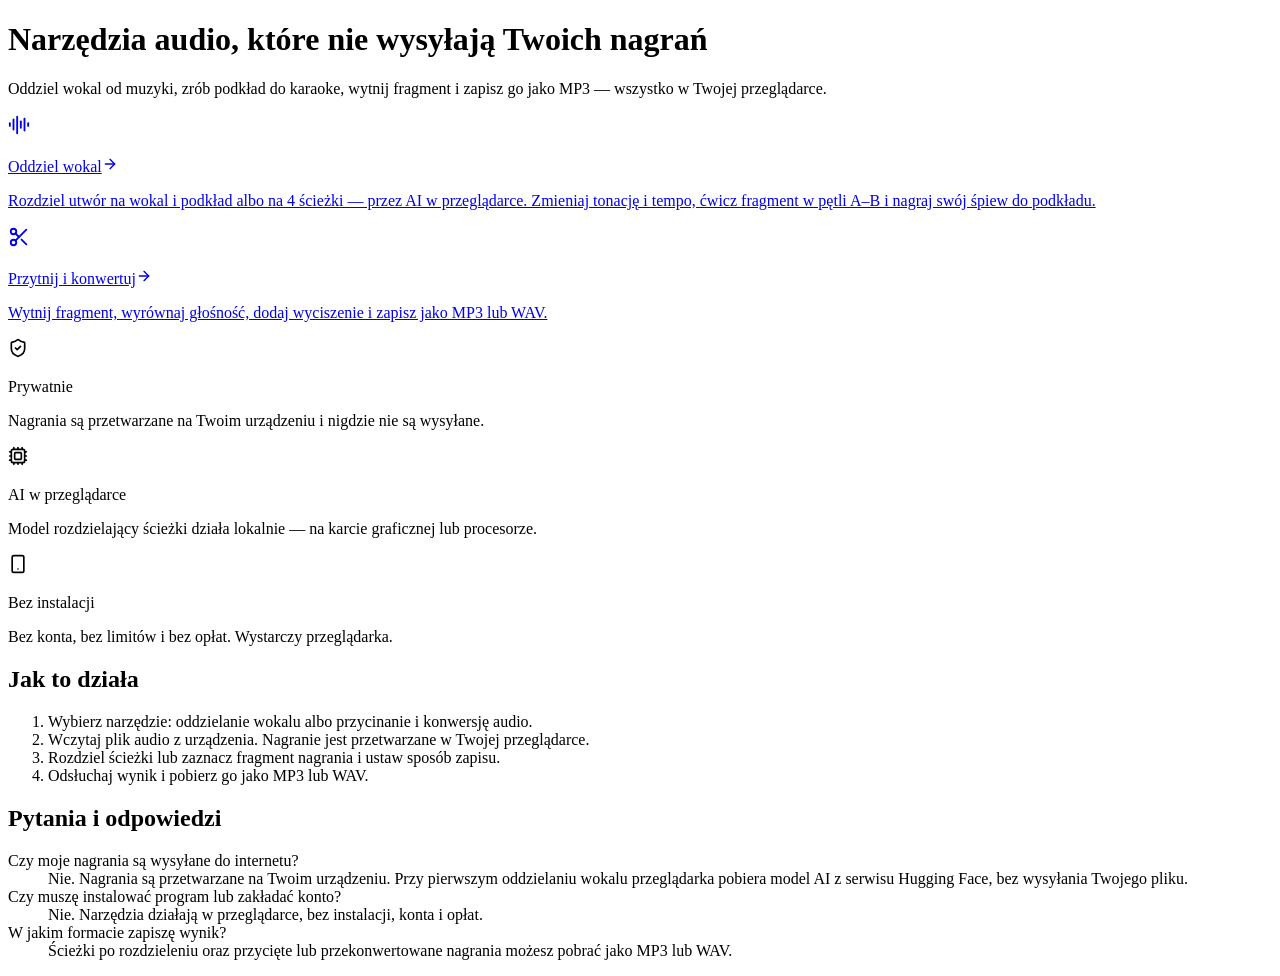
==== commit b698b408: "Wdrożenie 0.10.0 (2026-11-08 06:50) Źródło: pizu-audio ba9b7a0" ====
--- a/index.html
+++ b/index.html
@@ -1,40 +1,41 @@
-<!DOCTYPE html>
-<html lang="pl">
-  <head>
-    <meta charset="UTF-8" />
-    <!-- every address (/, /oddziel-wokal/, …) loads files from the site root — see lib/routes.ts -->
-    <base href="/" />
-    <meta name="viewport" content="width=device-width, initial-scale=1.0" />
-    <meta
-      http-equiv="Content-Security-Policy"
-      content="default-src 'self'; script-src 'self' 'wasm-unsafe-eval'; style-src 'self' 'unsafe-inline'; img-src 'self' data: blob:; media-src 'self' blob:; font-src 'self' data:; worker-src 'self' blob:; connect-src 'self' https://huggingface.co https://*.hf.co; base-uri 'self'; form-action 'none'"
-    />
-    <meta name="description" content="PizuAudio — darmowe narzędzia audio działające w całości w Twojej przeglądarce. Oddziel wokal od muzyki, przytnij i przekonwertuj nagranie bez wysyłania go na serwer." />
-    <link rel="canonical" href="https://audio.pizu.pl/" />
-    <!-- link previews: scripts/tool-pages.mjs sets og:title, og:description and og:url for every tool page;
-         the image is shared (pizu-pl: scripts/og-image-tool.html → node scripts/og-image.mjs) -->
-    <meta property="og:title" content="PizuAudio — darmowe narzędzia audio w przeglądarce" />
-    <meta property="og:description" content="PizuAudio — darmowe narzędzia audio działające w całości w Twojej przeglądarce. Oddziel wokal od muzyki, przytnij i przekonwertuj nagranie bez wysyłania go na serwer." />
-    <meta property="og:type" content="website" />
-    <meta property="og:url" content="https://audio.pizu.pl/" />
-    <meta property="og:site_name" content="PizuAudio" />
-    <meta property="og:locale" content="pl_PL" />
-    <meta property="og:image" content="https://audio.pizu.pl/og-image.png" />
-    <meta property="og:image:type" content="image/png" />
-    <meta property="og:image:width" content="1200" />
-    <meta property="og:image:height" content="630" />
-    <meta property="og:image:alt" content="Ptak Pizu i napis: PizuAudio — narzędzia, które nie wysyłają Twoich plików. Oddziel wokal, przytnij, MP3 i WAV." />
-    <meta name="twitter:card" content="summary_large_image" />
+<!DOCTYPE html>
+<html lang="pl">
+  <head>
+    <meta charset="UTF-8" />
+    <!-- every address (/audio/, /audio/oddziel-wokal/, …) loads files from the application
+         base (scripts/base.mjs), not from the site root — see lib/routes.ts -->
+    <base href="/audio/" />
+    <meta name="viewport" content="width=device-width, initial-scale=1.0" />
+    <meta
+      http-equiv="Content-Security-Policy"
+      content="default-src 'self'; script-src 'self' 'wasm-unsafe-eval'; style-src 'self' 'unsafe-inline'; img-src 'self' data: blob:; media-src 'self' blob:; font-src 'self' data:; worker-src 'self' blob:; connect-src 'self' https://huggingface.co https://*.hf.co; base-uri 'self'; form-action 'none'"
+    />
+    <meta name="description" content="PizuAudio — darmowe narzędzia audio działające w całości w Twojej przeglądarce. Oddziel wokal od muzyki, przytnij i przekonwertuj nagranie bez wysyłania go na serwer." />
+    <link rel="canonical" href="https://pizu.pl/audio/" />
+    <!-- link previews: scripts/tool-pages.mjs sets og:title, og:description and og:url for every tool page;
+         the image is shared (pizu-pl: scripts/og-image-tool.html → node scripts/og-image.mjs) -->
+    <meta property="og:title" content="PizuAudio — darmowe narzędzia audio w przeglądarce" />
+    <meta property="og:description" content="PizuAudio — darmowe narzędzia audio działające w całości w Twojej przeglądarce. Oddziel wokal od muzyki, przytnij i przekonwertuj nagranie bez wysyłania go na serwer." />
+    <meta property="og:type" content="website" />
+    <meta property="og:url" content="https://pizu.pl/audio/" />
+    <meta property="og:site_name" content="PizuAudio" />
+    <meta property="og:locale" content="pl_PL" />
+    <meta property="og:image" content="https://pizu.pl/audio/og-image.png" />
+    <meta property="og:image:type" content="image/png" />
+    <meta property="og:image:width" content="1200" />
+    <meta property="og:image:height" content="630" />
+    <meta property="og:image:alt" content="Ptak Pizu i napis: PizuAudio — narzędzia, które nie wysyłają Twoich plików. Oddziel wokal, przytnij, MP3 i WAV." />
+    <meta name="twitter:card" content="summary_large_image" />
     <link rel="icon" type="image/png" href="./favicon.png" />
-    <link rel="manifest" href="/manifest.webmanifest" />
-    <link rel="apple-touch-icon" href="/apple-touch-icon.png" />
-    <!-- applies saved theme / contrast / text size before the first paint -->
-    <script src="./settings-init.js"></script>
-    <title>PizuAudio — darmowe narzędzia audio w przeglądarce</title>
-    <script type="module" crossorigin src="./assets/index-jfk56XvZ.js"></script>
-    <link rel="stylesheet" crossorigin href="./assets/index-Cy7Ef9zP.css">
-  </head>
-  <body>
+    <link rel="manifest" href="/audio/manifest.webmanifest" />
+    <link rel="apple-touch-icon" href="/audio/apple-touch-icon.png" />
+    <!-- applies saved theme / contrast / text size before the first paint -->
+    <script src="./settings-init.js"></script>
+    <title>PizuAudio — darmowe narzędzia audio w przeglądarce</title>
+    <script type="module" crossorigin src="/audio/assets/index-DnQNVbXv.js"></script>
+    <link rel="stylesheet" crossorigin href="/audio/assets/index-Cy7Ef9zP.css">
+  </head>
+  <body>
     <div id="root"><!-- pizu:static-content -->
     <div class="flex flex-col min-h-screen">
       <pizu-header site="audio" tool="" settings=""></pizu-header>
@@ -45,7 +46,7 @@
           <p class="text-gray-500 max-w-2xl mx-auto">Oddziel wokal od muzyki, zrób podkład do karaoke, wytnij fragment i zapisz go jako MP3 — wszystko w Twojej przeglądarce.</p>
         </div>
         <div class="grid gap-4 md:grid-cols-2">
-          <a href="/oddziel-wokal/" class="group block text-left cursor-pointer bg-white rounded-2xl border border-gray-200 shadow-sm p-5 hover:border-red-200 hover:shadow-md transition-all">
+          <a href="/audio/oddziel-wokal/" class="group block text-left cursor-pointer bg-white rounded-2xl border border-gray-200 shadow-sm p-5 hover:border-red-200 hover:shadow-md transition-all">
             <div class="flex items-start gap-4">
               <div class="w-12 h-12 bg-red-100 text-red-500 rounded-xl flex items-center justify-center shrink-0"><svg xmlns="http://www.w3.org/2000/svg" width="22" height="22" viewBox="0 0 24 24" fill="none" stroke="currentColor" stroke-width="2" stroke-linecap="round" stroke-linejoin="round" class="lucide lucide-audio-lines" aria-hidden="true"><path d="M2 10v3"></path><path d="M6 6v11"></path><path d="M10 3v18"></path><path d="M14 8v7"></path><path d="M18 5v13"></path><path d="M22 10v3"></path></svg></div>
               <div class="min-w-0 flex-1">
@@ -54,7 +55,7 @@
               </div>
             </div>
           </a>
-          <a href="/przytnij-mp3/" class="group block text-left cursor-pointer bg-white rounded-2xl border border-gray-200 shadow-sm p-5 hover:border-red-200 hover:shadow-md transition-all">
+          <a href="/audio/przytnij-mp3/" class="group block text-left cursor-pointer bg-white rounded-2xl border border-gray-200 shadow-sm p-5 hover:border-red-200 hover:shadow-md transition-all">
             <div class="flex items-start gap-4">
               <div class="w-12 h-12 bg-indigo-100 text-indigo-500 rounded-xl flex items-center justify-center shrink-0"><svg xmlns="http://www.w3.org/2000/svg" width="22" height="22" viewBox="0 0 24 24" fill="none" stroke="currentColor" stroke-width="2" stroke-linecap="round" stroke-linejoin="round" class="lucide lucide-scissors" aria-hidden="true"><circle cx="6" cy="6" r="3"></circle><path d="M8.12 8.12 12 12"></path><path d="M20 4 8.12 15.88"></path><circle cx="6" cy="18" r="3"></circle><path d="M14.8 14.8 20 20"></path></svg></div>
               <div class="min-w-0 flex-1">
@@ -89,6 +90,7 @@
       </main>
       <pizu-footer product="PizuAudio"></pizu-footer>
     </div>
-    <!-- /pizu:static-content --></div>
-  </body>
-</html>
+    <!-- /pizu:static-content --></div>+
+  </body>
+</html>
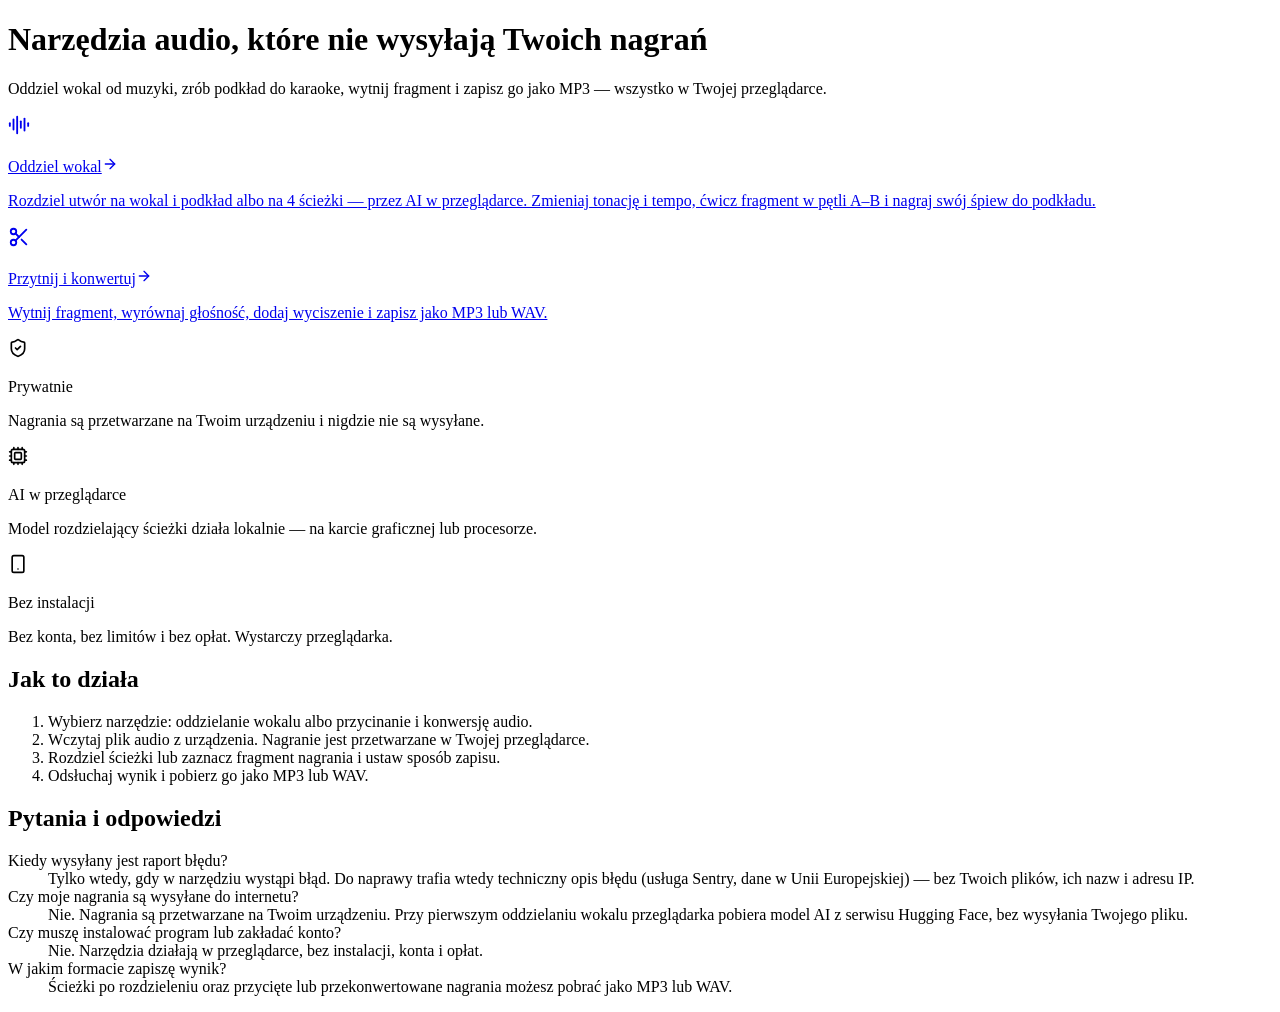
==== commit 7b1136e5: "Wdrożenie 0.11.0 (2026-11-10 17:44) Źródło: pizu-audio 1bc1f5e" ====
--- a/index.html
+++ b/index.html
@@ -8,7 +8,7 @@
     <meta name="viewport" content="width=device-width, initial-scale=1.0" />
     <meta
       http-equiv="Content-Security-Policy"
-      content="default-src 'self'; script-src 'self' 'wasm-unsafe-eval'; style-src 'self' 'unsafe-inline'; img-src 'self' data: blob:; media-src 'self' blob:; font-src 'self' data:; worker-src 'self' blob:; connect-src 'self' https://huggingface.co https://*.hf.co; base-uri 'self'; form-action 'none'"
+      content="default-src 'self'; script-src 'self' 'wasm-unsafe-eval'; style-src 'self' 'unsafe-inline'; img-src 'self' data: blob:; media-src 'self' blob:; font-src 'self' data:; worker-src 'self' blob:; connect-src 'self' https://huggingface.co https://*.hf.co https://o4512300568477696.ingest.de.sentry.io; base-uri 'self'; form-action 'none'"
     />
     <meta name="description" content="PizuAudio — darmowe narzędzia audio działające w całości w Twojej przeglądarce. Oddziel wokal od muzyki, przytnij i przekonwertuj nagranie bez wysyłania go na serwer." />
     <link rel="canonical" href="https://pizu.pl/audio/" />
@@ -32,7 +32,7 @@
     <!-- applies saved theme / contrast / text size before the first paint -->
     <script src="./settings-init.js"></script>
     <title>PizuAudio — darmowe narzędzia audio w przeglądarce</title>
-    <script type="module" crossorigin src="/audio/assets/index-DnQNVbXv.js"></script>
+    <script type="module" crossorigin src="/audio/assets/index-BYTq2mfL.js"></script>
     <link rel="stylesheet" crossorigin href="/audio/assets/index-Cy7Ef9zP.css">
   </head>
   <body>
@@ -82,6 +82,7 @@
         </ol>
         <h2 class="mt-8 text-lg font-bold text-ink">Pytania i odpowiedzi</h2>
         <dl class="mt-2 divide-y divide-gray-200">
+          <div class="py-3"><dt class="font-semibold text-ink">Kiedy wysyłany jest raport błędu?</dt><dd class="mt-1">Tylko wtedy, gdy w narzędziu wystąpi błąd. Do naprawy trafia wtedy techniczny opis błędu (usługa Sentry, dane w Unii Europejskiej) — bez Twoich plików, ich nazw i adresu IP.</dd></div>
           <div class="py-3"><dt class="font-semibold text-ink">Czy moje nagrania są wysyłane do internetu?</dt><dd class="mt-1">Nie. Nagrania są przetwarzane na Twoim urządzeniu. Przy pierwszym oddzielaniu wokalu przeglądarka pobiera model AI z serwisu Hugging Face, bez wysyłania Twojego pliku.</dd></div>
           <div class="py-3"><dt class="font-semibold text-ink">Czy muszę instalować program lub zakładać konto?</dt><dd class="mt-1">Nie. Narzędzia działają w przeglądarce, bez instalacji, konta i opłat.</dd></div>
           <div class="py-3"><dt class="font-semibold text-ink">W jakim formacie zapiszę wynik?</dt><dd class="mt-1">Ścieżki po rozdzieleniu oraz przycięte lub przekonwertowane nagrania możesz pobrać jako MP3 lub WAV.</dd></div>
